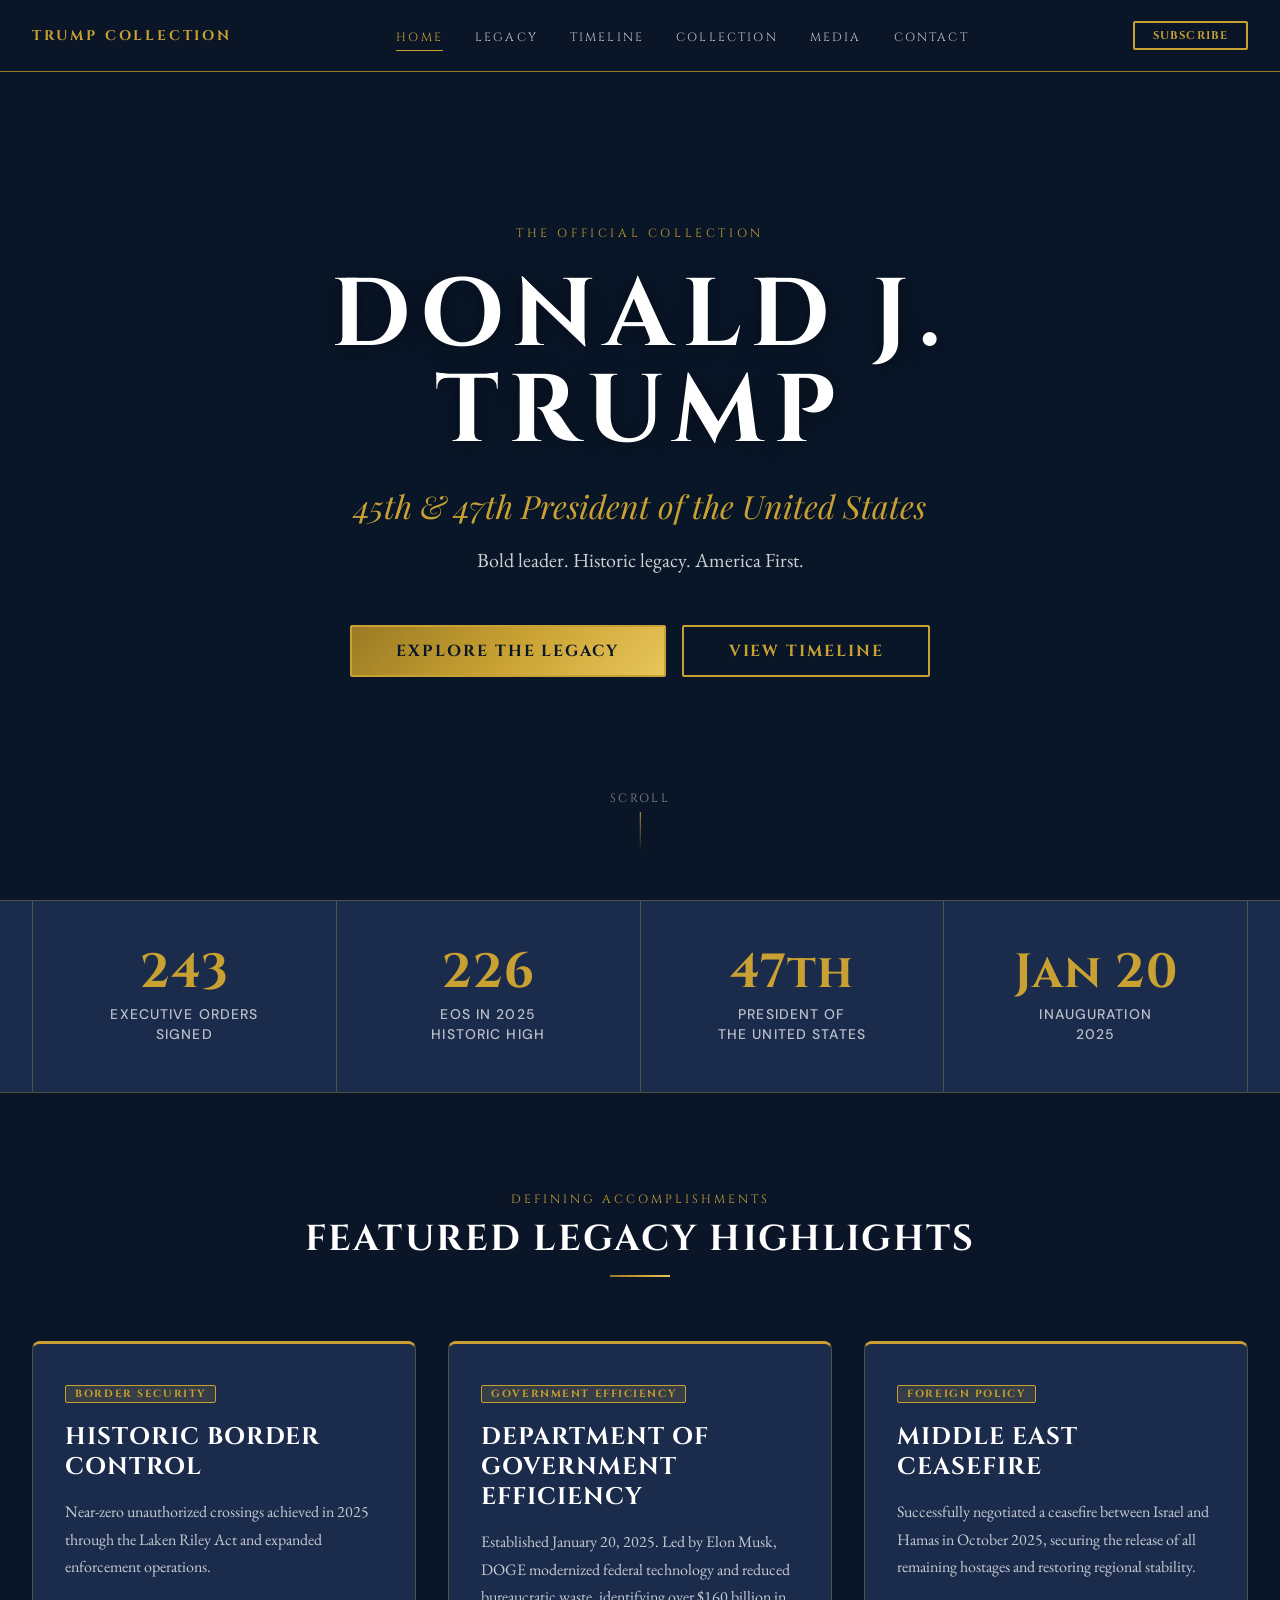
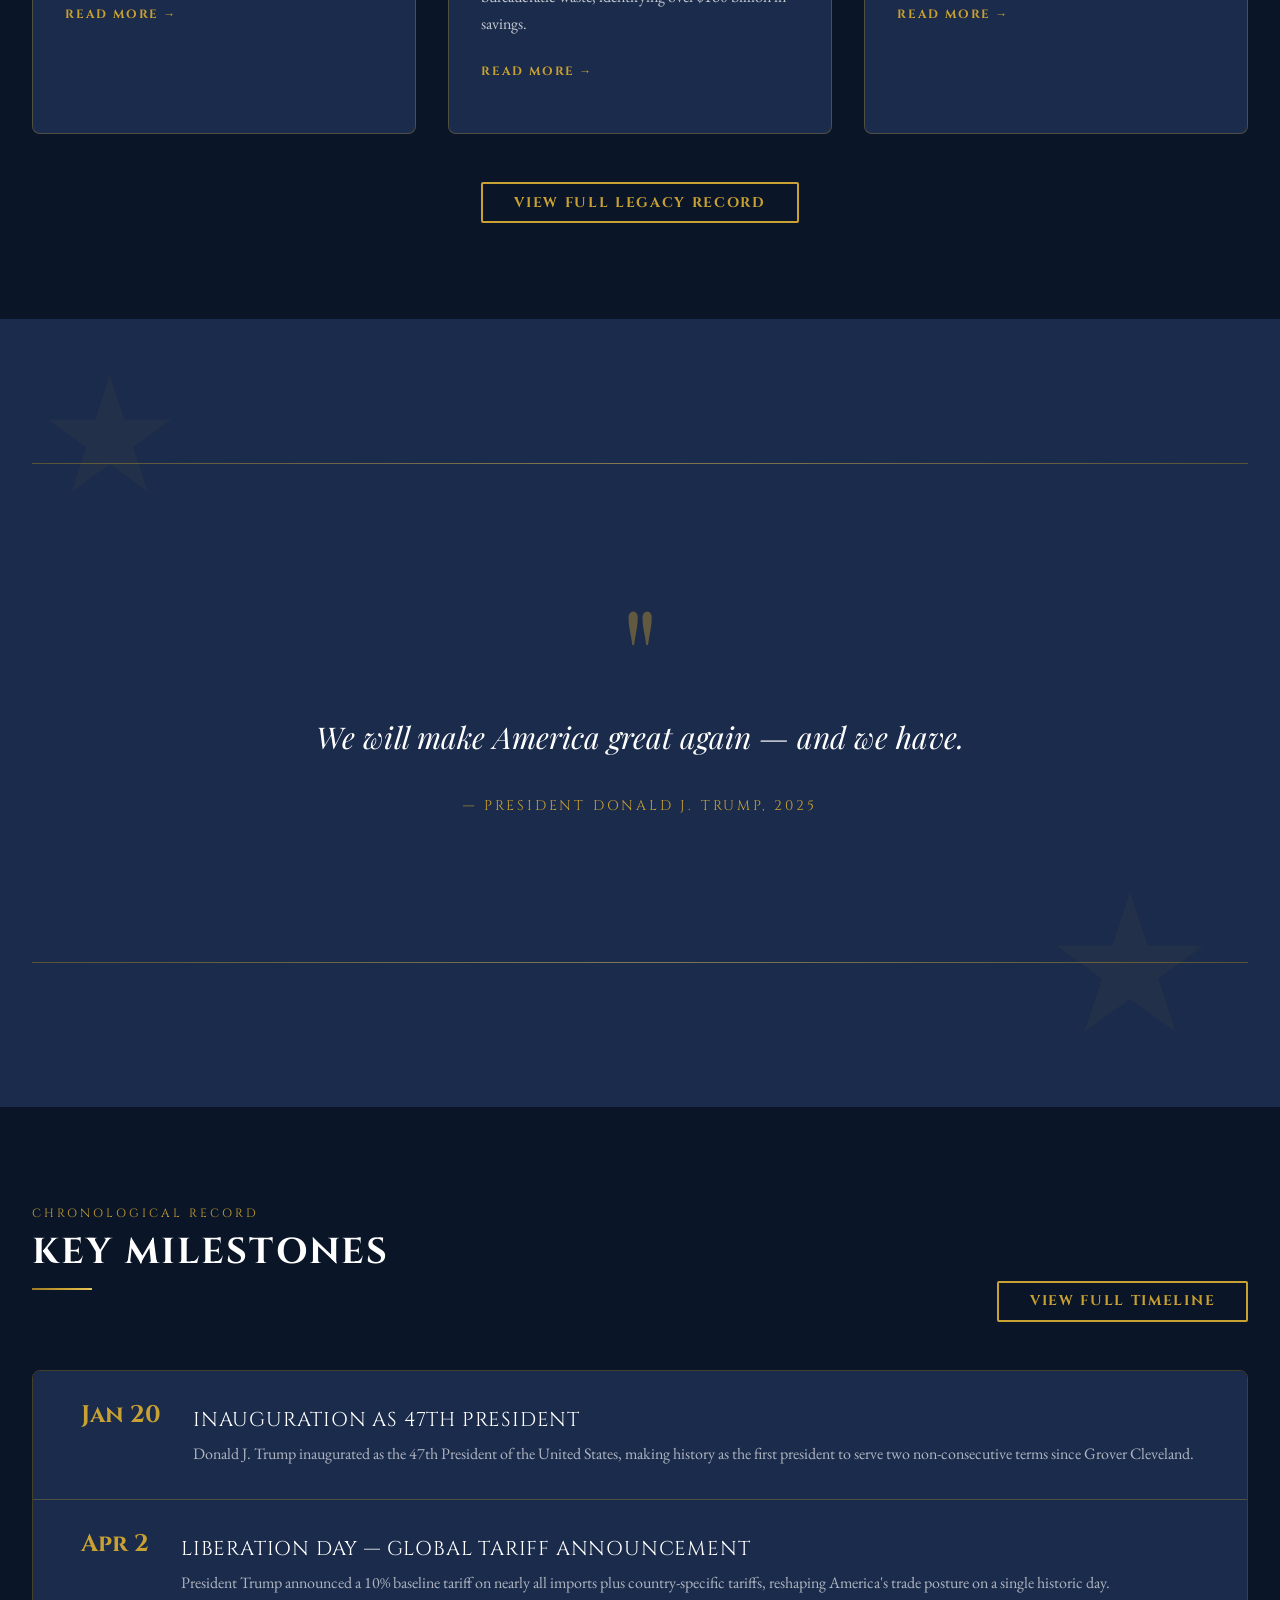
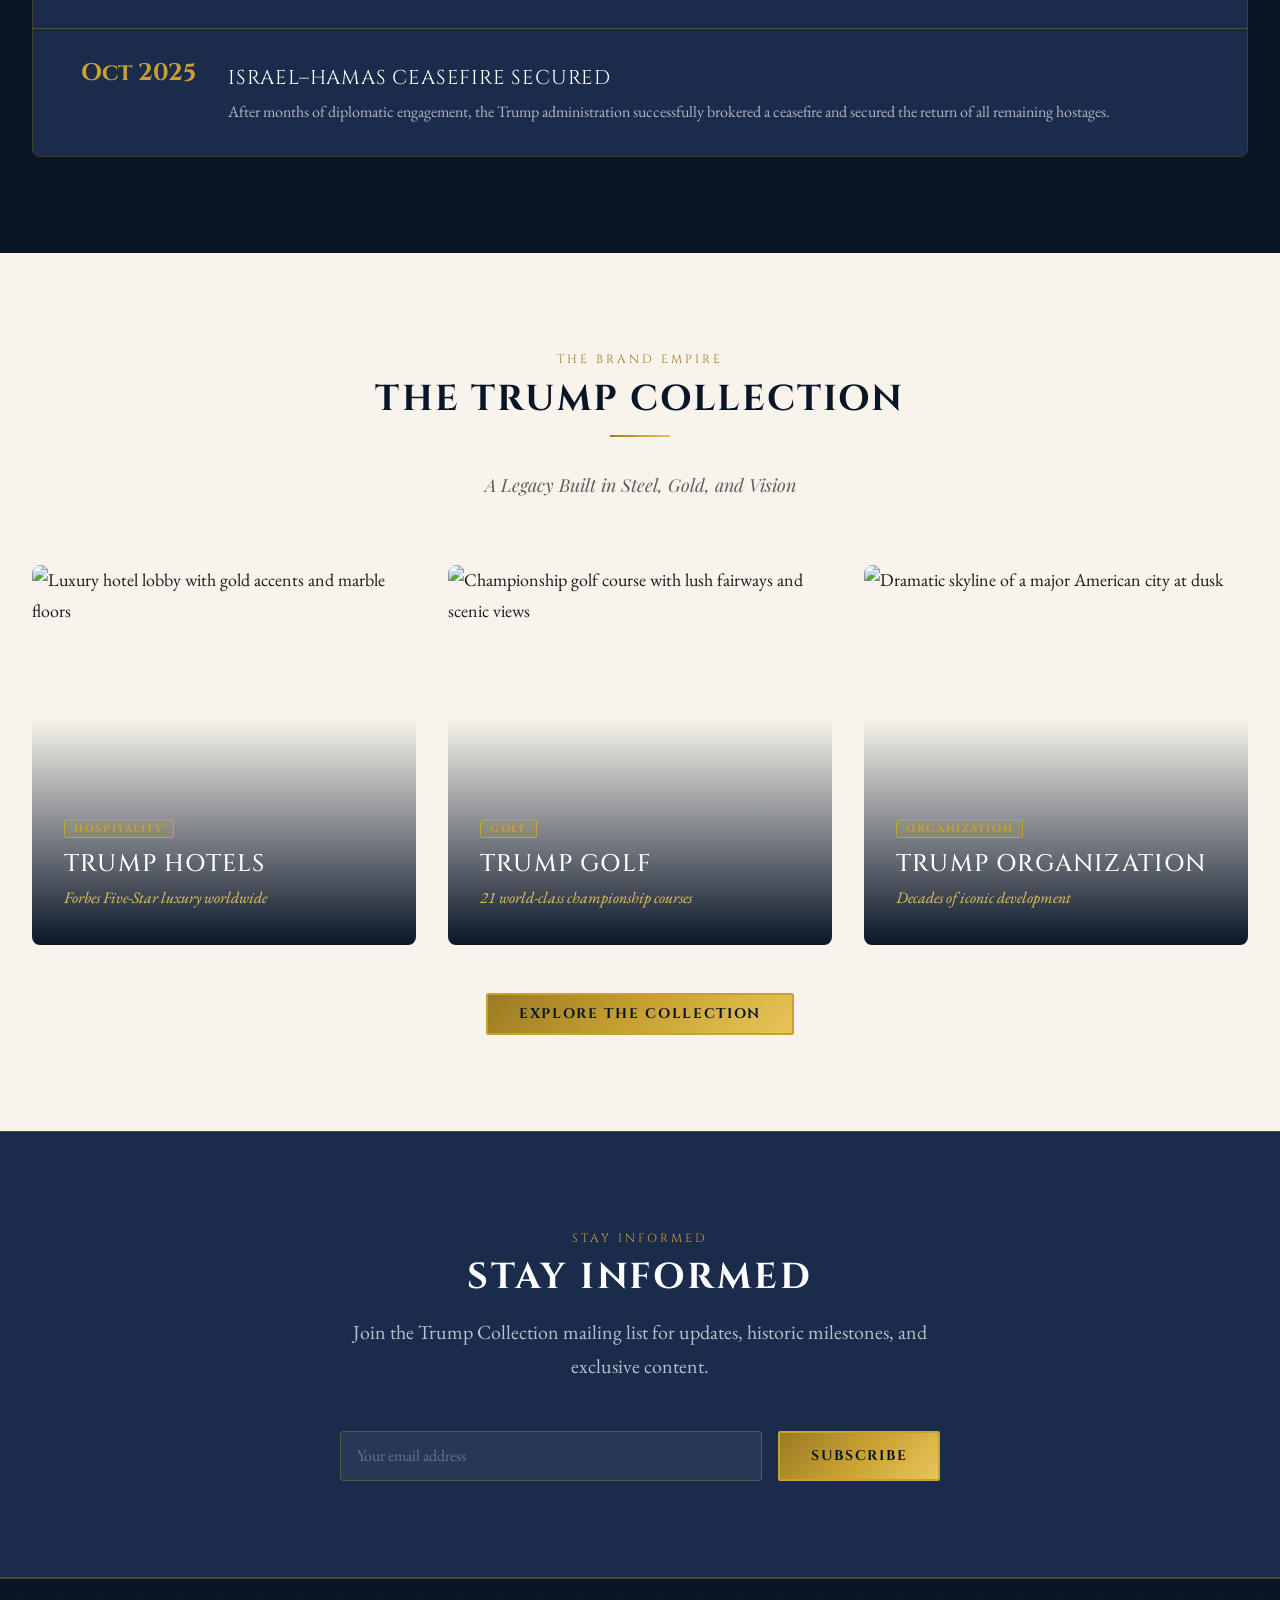
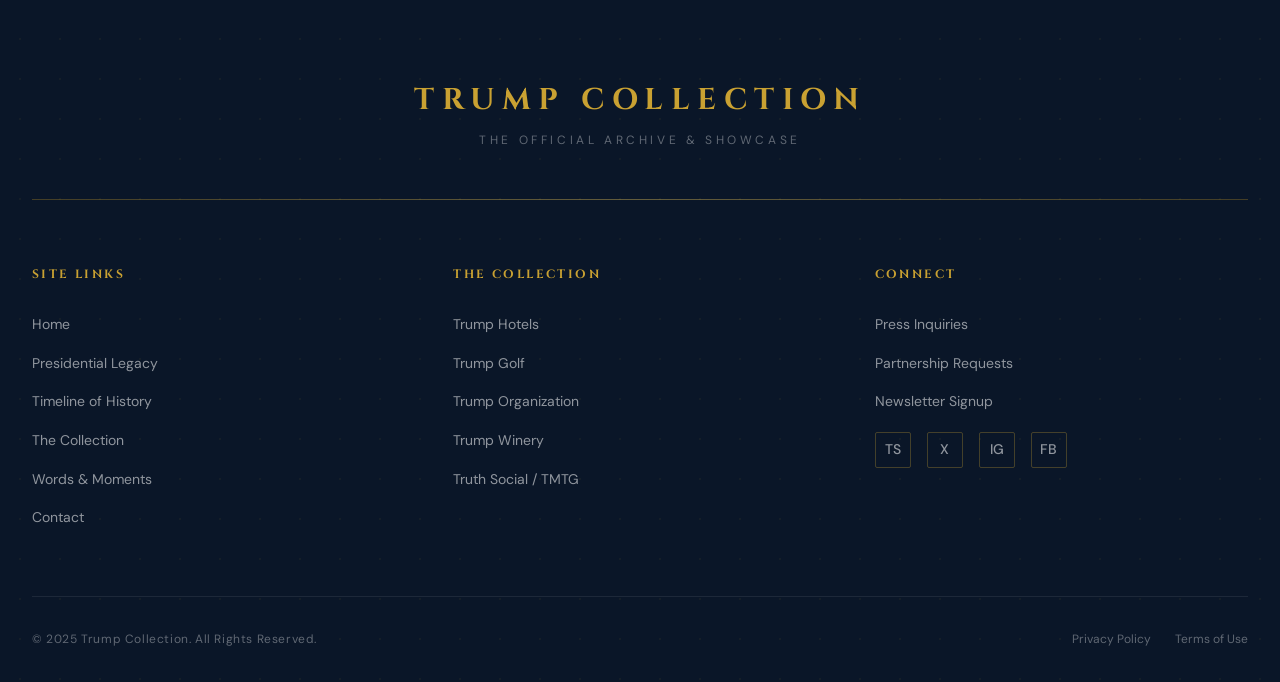
==== index.html @ 8da94bfa "Initial commit — Trump Collection complete website Full multi-page static site: homepage, legacy, ti" ====
<!DOCTYPE html>
<html lang="en">
<head>
  <meta charset="UTF-8" />
  <meta name="viewport" content="width=device-width, initial-scale=1.0" />
  <meta name="description" content="Trump Collection — Official archive and showcase documenting President Donald J. Trump's legacy, accomplishments, and the Trump brand." />
  <title>Trump Collection — Donald J. Trump | 45th &amp; 47th President</title>

  <!-- Google Fonts -->
  <link rel="preconnect" href="https://fonts.googleapis.com" />
  <link rel="preconnect" href="https://fonts.gstatic.com" crossorigin />
  <link href="https://fonts.googleapis.com/css2?family=Cinzel:wght@400;700&family=Playfair+Display:ital,wght@0,400;0,700;1,400&family=EB+Garamond:ital,wght@0,400;0,500;1,400&family=DM+Sans:wght@400;500&display=swap" rel="stylesheet" />

  <!-- CSS -->
  <link rel="stylesheet" href="css/variables.css" />
  <link rel="stylesheet" href="css/base.css" />
  <link rel="stylesheet" href="css/components.css" />
  <link rel="stylesheet" href="css/layout.css" />
  <link rel="stylesheet" href="css/pages/home.css" />
</head>
<body>

<!-- ════════════════════════════════════════════════════════════
     NAVIGATION
     ════════════════════════════════════════════════════════════ -->
<nav class="nav" role="navigation" aria-label="Main navigation">
  <div class="nav-inner">
    <a href="index.html" class="nav-wordmark" aria-label="Trump Collection — Home">TRUMP COLLECTION</a>

    <ul class="nav-links" role="list">
      <li><a href="index.html"              class="nav-link">Home</a></li>
      <li><a href="pages/legacy.html"       class="nav-link">Legacy</a></li>
      <li><a href="pages/timeline.html"     class="nav-link">Timeline</a></li>
      <li><a href="pages/collection.html"   class="nav-link">Collection</a></li>
      <li><a href="pages/media.html"        class="nav-link">Media</a></li>
      <li><a href="pages/contact.html"      class="nav-link">Contact</a></li>
    </ul>

    <a href="pages/contact.html" class="btn btn-outline btn-sm nav-cta">Subscribe</a>

    <button class="nav-hamburger" aria-label="Open menu" aria-expanded="false" aria-controls="mobile-menu">
      <span class="bar"></span>
      <span class="bar"></span>
      <span class="bar"></span>
    </button>
  </div>
</nav>

<!-- Mobile Overlay -->
<div class="nav-mobile-overlay" id="mobile-menu" role="dialog" aria-label="Mobile navigation">
  <nav>
    <ul style="display:flex;flex-direction:column;align-items:center;gap:2rem;list-style:none;" role="list">
      <li><a href="index.html"            class="mobile-nav-link">Home</a></li>
      <li><a href="pages/legacy.html"     class="mobile-nav-link">Legacy</a></li>
      <li><a href="pages/timeline.html"   class="mobile-nav-link">Timeline</a></li>
      <li><a href="pages/collection.html" class="mobile-nav-link">Collection</a></li>
      <li><a href="pages/media.html"      class="mobile-nav-link">Media</a></li>
      <li><a href="pages/contact.html"    class="mobile-nav-link">Contact</a></li>
    </ul>
    <div class="mobile-subscribe" style="margin-top:2.5rem;text-align:center;">
      <a href="pages/contact.html" class="btn btn-outline">Subscribe</a>
    </div>
  </nav>
</div>

<!-- ════════════════════════════════════════════════════════════
     HERO
     ════════════════════════════════════════════════════════════ -->
<main>
<section class="hero-full" aria-label="Hero">
  <div class="hero-bg">
    <img src="https://images.unsplash.com/photo-1541872703-74c5e44368f9?w=1920&auto=format&fit=crop&q=80"
         alt="American flag waving against a dramatic sky" />
  </div>
  <div class="hero-overlay"></div>
  <div class="hero-gradient"></div>

  <!-- Falling stars -->
  <div class="hero-stars" aria-hidden="true">
    <span class="star-particle">★</span>
    <span class="star-particle">★</span>
    <span class="star-particle">★</span>
    <span class="star-particle">★</span>
    <span class="star-particle">★</span>
    <span class="star-particle">★</span>
    <span class="star-particle">★</span>
    <span class="star-particle">★</span>
    <span class="star-particle">★</span>
    <span class="star-particle">★</span>
  </div>

  <div class="hero-content">
    <span class="hero-eyebrow">The Official Collection</span>
    <h1 class="hero-title">Donald J. Trump</h1>
    <p class="hero-subtitle">45th &amp; 47th President of the United States</p>
    <p class="hero-description">Bold leader. Historic legacy. America First.</p>
    <div class="hero-cta-group">
      <a href="pages/legacy.html" class="btn btn-primary btn-lg">Explore the Legacy</a>
      <a href="pages/timeline.html" class="btn btn-outline btn-lg">View Timeline</a>
    </div>
  </div>

  <div class="scroll-indicator" aria-hidden="true">
    <span class="scroll-text">Scroll</span>
    <div class="scroll-arrow"></div>
  </div>
</section>

<!-- ════════════════════════════════════════════════════════════
     STATS BAR
     ════════════════════════════════════════════════════════════ -->
<section class="stats-bar" aria-label="Key statistics">
  <div class="container">
    <div class="grid-stats reveal-stagger">
      <div class="stat-tile">
        <span class="stat-number">243</span>
        <span class="stat-label">Executive Orders<br>Signed</span>
      </div>
      <div class="stat-tile">
        <span class="stat-number">226</span>
        <span class="stat-label">EOs in 2025<br>Historic High</span>
      </div>
      <div class="stat-tile">
        <span class="stat-number">47th</span>
        <span class="stat-label">President of<br>the United States</span>
      </div>
      <div class="stat-tile">
        <span class="stat-number">Jan 20</span>
        <span class="stat-label">Inauguration<br>2025</span>
      </div>
    </div>
  </div>
</section>

<!-- ════════════════════════════════════════════════════════════
     FEATURED LEGACY HIGHLIGHTS
     ════════════════════════════════════════════════════════════ -->
<section class="section section-dark" aria-labelledby="legacy-heading">
  <div class="container">
    <div class="legacy-cards-header reveal">
      <span class="section-eyebrow">Defining Accomplishments</span>
      <h2 class="section-title centered" id="legacy-heading">Featured Legacy Highlights</h2>
    </div>

    <div class="grid-3 reveal-stagger">
      <!-- Card 1 -->
      <article class="card card-dark">
        <div class="card-body">
          <div class="card-category">
            <span class="badge badge-gold">Border Security</span>
          </div>
          <h3 class="card-title">Historic Border Control</h3>
          <p class="card-text">Near-zero unauthorized crossings achieved in 2025 through the Laken Riley Act and expanded enforcement operations.</p>
          <a href="pages/legacy.html#border" class="card-link">Read More</a>
        </div>
      </article>

      <!-- Card 2 -->
      <article class="card card-dark">
        <div class="card-body">
          <div class="card-category">
            <span class="badge badge-gold">Government Efficiency</span>
          </div>
          <h3 class="card-title">Department of Government Efficiency</h3>
          <p class="card-text">Established January 20, 2025. Led by Elon Musk, DOGE modernized federal technology and reduced bureaucratic waste, identifying over $160 billion in savings.</p>
          <a href="pages/legacy.html#doge" class="card-link">Read More</a>
        </div>
      </article>

      <!-- Card 3 -->
      <article class="card card-dark">
        <div class="card-body">
          <div class="card-category">
            <span class="badge badge-gold">Foreign Policy</span>
          </div>
          <h3 class="card-title">Middle East Ceasefire</h3>
          <p class="card-text">Successfully negotiated a ceasefire between Israel and Hamas in October 2025, securing the release of all remaining hostages and restoring regional stability.</p>
          <a href="pages/legacy.html#foreign" class="card-link">Read More</a>
        </div>
      </article>
    </div>

    <div class="text-center" style="margin-top:3rem;">
      <a href="pages/legacy.html" class="btn btn-outline">View Full Legacy Record</a>
    </div>
  </div>
</section>

<!-- ════════════════════════════════════════════════════════════
     QUOTE BLOCK
     ════════════════════════════════════════════════════════════ -->
<section class="home-quote-section section" aria-label="Presidential quote">
  <div class="container">
    <span class="gold-rule" aria-hidden="true"></span>
    <div class="quote-block reveal">
      <span class="quote-mark" aria-hidden="true">"</span>
      <blockquote>
        We will make America great again — and we have.
      </blockquote>
      <p class="quote-attribution">— President Donald J. Trump, 2025</p>
    </div>
    <span class="gold-rule" aria-hidden="true"></span>
  </div>
</section>

<!-- ════════════════════════════════════════════════════════════
     TIMELINE PREVIEW
     ════════════════════════════════════════════════════════════ -->
<section class="section section-dark" aria-labelledby="timeline-preview-heading">
  <div class="container">
    <div class="timeline-preview-header reveal">
      <div>
        <span class="section-eyebrow">Chronological Record</span>
        <h2 class="section-title" id="timeline-preview-heading">Key Milestones</h2>
      </div>
      <a href="pages/timeline.html" class="btn btn-outline">View Full Timeline</a>
    </div>

    <div class="timeline-preview-list reveal">
      <div class="milestone-mini">
        <div class="mm-year">Jan 20</div>
        <div class="mm-content">
          <div class="mm-title">Inauguration as 47th President</div>
          <div class="mm-desc">Donald J. Trump inaugurated as the 47th President of the United States, making history as the first president to serve two non-consecutive terms since Grover Cleveland.</div>
        </div>
      </div>
      <div class="milestone-mini">
        <div class="mm-year">Apr 2</div>
        <div class="mm-content">
          <div class="mm-title">Liberation Day — Global Tariff Announcement</div>
          <div class="mm-desc">President Trump announced a 10% baseline tariff on nearly all imports plus country-specific tariffs, reshaping America's trade posture on a single historic day.</div>
        </div>
      </div>
      <div class="milestone-mini">
        <div class="mm-year">Oct 2025</div>
        <div class="mm-content">
          <div class="mm-title">Israel–Hamas Ceasefire Secured</div>
          <div class="mm-desc">After months of diplomatic engagement, the Trump administration successfully brokered a ceasefire and secured the return of all remaining hostages.</div>
        </div>
      </div>
    </div>
  </div>
</section>

<!-- ════════════════════════════════════════════════════════════
     COLLECTION PREVIEW
     ════════════════════════════════════════════════════════════ -->
<section class="section section-light collection-preview-section" aria-labelledby="collection-preview-heading">
  <div class="container">
    <div class="collection-preview-header reveal">
      <span class="section-eyebrow">The Brand Empire</span>
      <h2 class="section-title centered" id="collection-preview-heading">The Trump Collection</h2>
      <p style="font-family:var(--font-headline);font-style:italic;color:var(--color-text-muted);font-size:1.125rem;max-width:600px;margin:0 auto;">A Legacy Built in Steel, Gold, and Vision</p>
    </div>

    <div class="grid-3 reveal-stagger">
      <article class="feature-card collection-card">
        <img src="https://images.unsplash.com/photo-1566073771259-6a8506099945?w=800&auto=format&fit=crop&q=80"
             alt="Luxury hotel lobby with gold accents and marble floors" />
        <div class="fc-overlay"></div>
        <div class="fc-content">
          <span class="badge badge-gold">Hospitality</span>
          <h3 class="fc-title">Trump Hotels</h3>
          <p class="fc-tagline">Forbes Five-Star luxury worldwide</p>
        </div>
      </article>

      <article class="feature-card collection-card">
        <img src="https://images.unsplash.com/photo-1587174486073-ae5e5cff23aa?w=800&auto=format&fit=crop&q=80"
             alt="Championship golf course with lush fairways and scenic views" />
        <div class="fc-overlay"></div>
        <div class="fc-content">
          <span class="badge badge-gold">Golf</span>
          <h3 class="fc-title">Trump Golf</h3>
          <p class="fc-tagline">21 world-class championship courses</p>
        </div>
      </article>

      <article class="feature-card collection-card">
        <img src="https://images.unsplash.com/photo-1486325212027-8081e485255e?w=800&auto=format&fit=crop&q=80"
             alt="Dramatic skyline of a major American city at dusk" />
        <div class="fc-overlay"></div>
        <div class="fc-content">
          <span class="badge badge-gold">Organization</span>
          <h3 class="fc-title">Trump Organization</h3>
          <p class="fc-tagline">Decades of iconic development</p>
        </div>
      </article>
    </div>

    <div class="text-center" style="margin-top:3rem;">
      <a href="pages/collection.html" class="btn btn-primary">Explore the Collection</a>
    </div>
  </div>
</section>

<!-- ════════════════════════════════════════════════════════════
     NEWSLETTER
     ════════════════════════════════════════════════════════════ -->
<section class="newsletter-section section" aria-labelledby="newsletter-heading">
  <div class="container">
    <div class="newsletter-inner reveal">
      <span class="section-eyebrow">Stay Informed</span>
      <h2 class="newsletter-title" id="newsletter-heading">Stay Informed</h2>
      <p class="newsletter-subtitle">Join the Trump Collection mailing list for updates, historic milestones, and exclusive content.</p>
      <form class="newsletter-form" novalidate aria-label="Newsletter signup">
        <input
          class="form-input"
          type="email"
          placeholder="Your email address"
          aria-label="Email address"
          required
        />
        <button type="submit" class="btn btn-primary">Subscribe</button>
      </form>
    </div>
  </div>
</section>
</main>

<!-- ════════════════════════════════════════════════════════════
     FOOTER
     ════════════════════════════════════════════════════════════ -->
<footer class="footer" role="contentinfo">
  <div class="container footer-inner">
    <div class="footer-wordmark">
      <div class="footer-wordmark-text">TRUMP COLLECTION</div>
      <div class="footer-wordmark-sub">The Official Archive &amp; Showcase</div>
    </div>

    <div class="footer-rule"></div>

    <div class="footer-columns">
      <div class="footer-col">
        <div class="footer-col-title">Site Links</div>
        <ul role="list">
          <li><a href="index.html">Home</a></li>
          <li><a href="pages/legacy.html">Presidential Legacy</a></li>
          <li><a href="pages/timeline.html">Timeline of History</a></li>
          <li><a href="pages/collection.html">The Collection</a></li>
          <li><a href="pages/media.html">Words &amp; Moments</a></li>
          <li><a href="pages/contact.html">Contact</a></li>
        </ul>
      </div>

      <div class="footer-col">
        <div class="footer-col-title">The Collection</div>
        <ul role="list">
          <li><a href="pages/collection.html#hotels">Trump Hotels</a></li>
          <li><a href="pages/collection.html#golf">Trump Golf</a></li>
          <li><a href="pages/collection.html#organization">Trump Organization</a></li>
          <li><a href="pages/collection.html#winery">Trump Winery</a></li>
          <li><a href="pages/collection.html#tmtg">Truth Social / TMTG</a></li>
        </ul>
      </div>

      <div class="footer-col">
        <div class="footer-col-title">Connect</div>
        <ul role="list">
          <li><a href="pages/contact.html">Press Inquiries</a></li>
          <li><a href="pages/contact.html">Partnership Requests</a></li>
          <li><a href="pages/contact.html">Newsletter Signup</a></li>
        </ul>
        <div class="social-links" style="margin-top:1rem;">
          <a href="#" class="social-link" aria-label="Truth Social">TS</a>
          <a href="#" class="social-link" aria-label="X / Twitter">X</a>
          <a href="#" class="social-link" aria-label="Instagram">IG</a>
          <a href="#" class="social-link" aria-label="Facebook">FB</a>
        </div>
      </div>
    </div>

    <div class="footer-bottom">
      <p class="footer-copyright">© 2025 Trump Collection. All Rights Reserved.</p>
      <div class="footer-legal-links">
        <a href="#">Privacy Policy</a>
        <a href="#">Terms of Use</a>
      </div>
    </div>
  </div>
</footer>

<!-- JS -->
<script src="js/main.js"></script>
</body>
</html>
---- css/variables.css ----
/* ============================================================
   variables.css — Trump Collection Design System Tokens
   ============================================================ */

:root {

  /* ── Colors ─────────────────────────────────────────────── */
  --color-gold:        #C9A132;
  --color-gold-light:  #E8C55A;
  --color-gold-dark:   #9A7A24;
  --color-navy:        #0A1628;
  --color-navy-mid:    #1B2B4B;
  --color-navy-light:  #243555;
  --color-red:         #B22234;
  --color-white:       #FFFFFF;
  --color-off-white:   #F8F4EC;
  --color-text:        #1A1A1A;
  --color-text-muted:  #5C5C5C;
  --color-border:      rgba(201, 161, 50, 0.3);
  --color-overlay:     rgba(10, 22, 40, 0.78);
  --color-gold-alpha:  rgba(201, 161, 50, 0.15);

  /* ── Typography ─────────────────────────────────────────── */
  --font-display:  'Cinzel', 'Trajan Pro', Georgia, serif;
  --font-headline: 'Playfair Display', Georgia, serif;
  --font-body:     'EB Garamond', Georgia, serif;
  --font-ui:       'DM Sans', system-ui, sans-serif;

  /* ── Type Scale ─────────────────────────────────────────── */
  --text-xs:   0.75rem;    /* 12px */
  --text-sm:   0.875rem;   /* 14px */
  --text-base: 1rem;       /* 16px */
  --text-md:   1.125rem;   /* 18px */
  --text-lg:   1.25rem;    /* 20px */
  --text-xl:   1.5rem;     /* 24px */
  --text-2xl:  1.875rem;   /* 30px */
  --text-3xl:  2.25rem;    /* 36px */
  --text-4xl:  3rem;       /* 48px */
  --text-5xl:  3.75rem;    /* 60px */
  --text-6xl:  4.5rem;     /* 72px */

  /* ── Spacing Scale ──────────────────────────────────────── */
  --space-xs:   0.25rem;   /* 4px  */
  --space-sm:   0.5rem;    /* 8px  */
  --space-md:   1rem;      /* 16px */
  --space-lg:   1.5rem;    /* 24px */
  --space-xl:   2rem;      /* 32px */
  --space-2xl:  3rem;      /* 48px */
  --space-3xl:  4rem;      /* 64px */
  --space-4xl:  6rem;      /* 96px */
  --space-5xl:  8rem;      /* 128px */
  --space-xxl:  10rem;     /* 160px */

  /* ── Border Radius ──────────────────────────────────────── */
  --radius-sm:  2px;
  --radius-md:  4px;
  --radius-lg:  8px;
  --radius-xl:  12px;
  --radius-full: 9999px;

  /* ── Shadows ────────────────────────────────────────────── */
  --shadow-sm:   0 1px 3px rgba(0,0,0,0.4);
  --shadow-md:   0 4px 16px rgba(0,0,0,0.35);
  --shadow-lg:   0 8px 32px rgba(0,0,0,0.4);
  --shadow-gold: 0 0 20px rgba(201, 161, 50, 0.25);
  --shadow-card: 0 4px 24px rgba(0,0,0,0.3);

  /* ── Transitions ────────────────────────────────────────── */
  --transition-fast:   150ms ease;
  --transition-base:   300ms ease;
  --transition-slow:   500ms ease;
  --transition-spring: 400ms cubic-bezier(0.34, 1.56, 0.64, 1);

  /* ── Z-Index Layers ─────────────────────────────────────── */
  --z-base:     1;
  --z-raised:   10;
  --z-dropdown: 100;
  --z-sticky:   200;
  --z-overlay:  300;
  --z-modal:    400;
  --z-toast:    500;

  /* ── Layout ─────────────────────────────────────────────── */
  --container-max:  1280px;
  --container-wide: 1440px;
  --nav-height:     72px;
  --section-pad:    var(--space-4xl);

  /* ── Gold Gradient ──────────────────────────────────────── */
  --gradient-gold: linear-gradient(135deg, var(--color-gold-dark) 0%, var(--color-gold) 50%, var(--color-gold-light) 100%);
  --gradient-gold-h: linear-gradient(90deg, var(--color-gold-dark) 0%, var(--color-gold-light) 50%, var(--color-gold-dark) 100%);
  --gradient-navy: linear-gradient(180deg, var(--color-navy) 0%, var(--color-navy-mid) 100%);
  --gradient-hero: linear-gradient(180deg, rgba(10,22,40,0.5) 0%, rgba(10,22,40,0.85) 100%);
}
---- css/base.css ----
/* ============================================================
   base.css — Reset, Typography & Global Foundations
   ============================================================ */

/* ── Reset & Box Model ──────────────────────────────────────── */
*,
*::before,
*::after {
  box-sizing: border-box;
  margin: 0;
  padding: 0;
}

html {
  scroll-behavior: smooth;
  font-size: 16px;
  -webkit-text-size-adjust: 100%;
}

body {
  font-family: var(--font-body);
  font-size: var(--text-md);
  color: var(--color-text);
  background-color: var(--color-navy);
  line-height: 1.7;
  -webkit-font-smoothing: antialiased;
  -moz-osx-font-smoothing: grayscale;
  overflow-x: hidden;
}

/* ── Images & Media ─────────────────────────────────────────── */
img,
video {
  max-width: 100%;
  height: auto;
  display: block;
}

/* ── Lists ──────────────────────────────────────────────────── */
ul,
ol {
  list-style: none;
}

/* ── Links ──────────────────────────────────────────────────── */
a {
  color: var(--color-gold);
  text-decoration: none;
  transition: color var(--transition-fast);
}

a:hover {
  color: var(--color-gold-light);
}

a:focus-visible {
  outline: 2px solid var(--color-gold);
  outline-offset: 3px;
  border-radius: var(--radius-sm);
}

/* ── Heading Hierarchy ──────────────────────────────────────── */
h1 {
  font-family: var(--font-display);
  font-weight: 700;
  font-size: var(--text-5xl);
  line-height: 1.1;
  letter-spacing: 0.04em;
  color: var(--color-white);
}

h2 {
  font-family: var(--font-headline);
  font-weight: 700;
  font-size: var(--text-3xl);
  line-height: 1.2;
  color: var(--color-white);
}

h3 {
  font-family: var(--font-ui);
  font-weight: 500;
  font-size: var(--text-xl);
  line-height: 1.3;
  color: var(--color-text);
}

h4, h5, h6 {
  font-family: var(--font-ui);
  font-weight: 500;
  line-height: 1.4;
  color: var(--color-text);
}

h4 { font-size: var(--text-lg); }
h5 { font-size: var(--text-base); }
h6 { font-size: var(--text-sm); }

/* ── Paragraphs ─────────────────────────────────────────────── */
p {
  font-family: var(--font-body);
  font-size: var(--text-md);
  line-height: 1.8;
  color: inherit;
}

p + p {
  margin-top: var(--space-md);
}

/* ── Strong & Em ────────────────────────────────────────────── */
strong {
  font-weight: 700;
}

em {
  font-style: italic;
}

/* ── Selection ──────────────────────────────────────────────── */
::selection {
  background-color: var(--color-gold);
  color: var(--color-navy);
}

/* ── Focus Styles ───────────────────────────────────────────── */
:focus-visible {
  outline: 2px solid var(--color-gold);
  outline-offset: 3px;
}

/* ── Horizontal Rule ────────────────────────────────────────── */
hr {
  border: none;
  height: 1px;
  background: var(--gradient-gold-h);
  opacity: 0.6;
  margin: var(--space-2xl) 0;
}

/* ── Blockquote ─────────────────────────────────────────────── */
blockquote {
  font-family: var(--font-headline);
  font-style: italic;
  font-size: var(--text-xl);
  line-height: 1.6;
  color: var(--color-white);
  border-left: 3px solid var(--color-gold);
  padding-left: var(--space-xl);
}

/* ── Form Base ──────────────────────────────────────────────── */
input,
textarea,
select,
button {
  font-family: var(--font-ui);
  font-size: var(--text-base);
  line-height: 1.5;
}

input,
textarea,
select {
  width: 100%;
  background: transparent;
  color: inherit;
}

/* ── Tables ─────────────────────────────────────────────────── */
table {
  border-collapse: collapse;
  width: 100%;
}

/* ── Section Divider ────────────────────────────────────────── */
.gold-rule {
  display: block;
  width: 100%;
  height: 1px;
  background: var(--gradient-gold-h);
  opacity: 0.5;
  margin: var(--space-2xl) auto;
}

.gold-rule--short {
  width: 80px;
  height: 2px;
  opacity: 1;
  margin: var(--space-md) auto;
}

/* ── Body on Light Sections ─────────────────────────────────── */
.section-light h3,
.section-light h4,
.section-light h5 {
  color: var(--color-navy);
}

.section-light p {
  color: var(--color-text);
}

.section-light h2 {
  color: var(--color-navy);
}

/* ── Utility ────────────────────────────────────────────────── */
.visually-hidden {
  position: absolute;
  width: 1px;
  height: 1px;
  padding: 0;
  margin: -1px;
  overflow: hidden;
  clip: rect(0, 0, 0, 0);
  white-space: nowrap;
  border: 0;
}

.text-center { text-align: center; }
.text-gold   { color: var(--color-gold); }
.text-white  { color: var(--color-white); }
.text-navy   { color: var(--color-navy); }

.mt-sm  { margin-top: var(--space-sm); }
.mt-md  { margin-top: var(--space-md); }
.mt-lg  { margin-top: var(--space-lg); }
.mt-xl  { margin-top: var(--space-xl); }
.mt-2xl { margin-top: var(--space-2xl); }
---- css/components.css ----
/* ============================================================
   components.css — Reusable UI Components
   ============================================================ */

/* ── Buttons ─────────────────────────────────────────────────── */
.btn {
  display: inline-flex;
  align-items: center;
  justify-content: center;
  gap: var(--space-sm);
  font-family: var(--font-display);
  font-weight: 700;
  font-size: var(--text-sm);
  letter-spacing: 0.12em;
  text-transform: uppercase;
  padding: 0.85em 2.2em;
  border-radius: var(--radius-sm);
  border: 2px solid transparent;
  cursor: pointer;
  transition: all var(--transition-base);
  white-space: nowrap;
  text-decoration: none;
  line-height: 1;
}

.btn-primary {
  background: var(--gradient-gold);
  color: var(--color-navy);
  border-color: var(--color-gold);
}

.btn-primary:hover {
  background: linear-gradient(135deg, var(--color-gold) 0%, var(--color-gold-light) 100%);
  color: var(--color-navy);
  box-shadow: var(--shadow-gold);
  transform: translateY(-1px);
}

.btn-outline {
  background: transparent;
  color: var(--color-gold);
  border-color: var(--color-gold);
}

.btn-outline:hover {
  background: var(--color-gold-alpha);
  color: var(--color-gold-light);
  border-color: var(--color-gold-light);
  transform: translateY(-1px);
}

.btn-outline-white {
  background: transparent;
  color: var(--color-white);
  border-color: var(--color-white);
}

.btn-outline-white:hover {
  background: rgba(255,255,255,0.1);
  color: var(--color-white);
  transform: translateY(-1px);
}

.btn-sm {
  font-size: 0.7rem;
  padding: 0.65em 1.6em;
  letter-spacing: 0.1em;
}

.btn-lg {
  font-size: var(--text-base);
  padding: 1em 2.8em;
}

/* ── Section Eyebrow ─────────────────────────────────────────── */
.section-eyebrow {
  display: block;
  font-family: var(--font-display);
  font-weight: 400;
  font-size: var(--text-xs);
  letter-spacing: 0.25em;
  text-transform: uppercase;
  color: var(--color-gold);
  margin-bottom: var(--space-sm);
}

/* ── Section Title ───────────────────────────────────────────── */
.section-title {
  font-family: var(--font-display);
  font-weight: 700;
  font-size: var(--text-3xl);
  letter-spacing: 0.06em;
  text-transform: uppercase;
  color: var(--color-white);
  position: relative;
  padding-bottom: var(--space-md);
  margin-bottom: var(--space-xl);
}

.section-title::after {
  content: '';
  position: absolute;
  bottom: 0;
  left: 0;
  width: 60px;
  height: 2px;
  background: var(--gradient-gold);
}

.section-title.centered::after {
  left: 50%;
  transform: translateX(-50%);
}

.section-light .section-title {
  color: var(--color-navy);
}

/* ── Badge ───────────────────────────────────────────────────── */
.badge {
  display: inline-block;
  font-family: var(--font-display);
  font-size: 0.65rem;
  font-weight: 700;
  letter-spacing: 0.15em;
  text-transform: uppercase;
  padding: 0.3em 0.9em;
  border-radius: var(--radius-sm);
  line-height: 1;
}

.badge-gold {
  background: var(--color-gold-alpha);
  color: var(--color-gold);
  border: 1px solid var(--color-gold);
}

.badge-navy {
  background: var(--color-navy);
  color: var(--color-gold);
  border: 1px solid var(--color-gold-dark);
}

.badge-red {
  background: rgba(178, 34, 52, 0.15);
  color: #e05a6f;
  border: 1px solid rgba(178, 34, 52, 0.5);
}

.badge-white {
  background: rgba(255,255,255,0.1);
  color: var(--color-white);
  border: 1px solid rgba(255,255,255,0.3);
}

/* ── Cards ───────────────────────────────────────────────────── */
.card {
  border-radius: var(--radius-lg);
  overflow: hidden;
  transition: transform var(--transition-base), box-shadow var(--transition-base);
}

.card:hover {
  transform: translateY(-4px);
  box-shadow: var(--shadow-lg);
}

.card-dark {
  background: var(--color-navy-mid);
  border: 1px solid var(--color-border);
  border-top: 3px solid var(--color-gold);
}

.card-dark .card-body {
  padding: var(--space-xl) var(--space-xl) var(--space-2xl);
}

.card-dark .card-category {
  margin-bottom: var(--space-md);
}

.card-dark .card-title {
  font-family: var(--font-display);
  font-size: var(--text-xl);
  font-weight: 700;
  letter-spacing: 0.04em;
  text-transform: uppercase;
  color: var(--color-white);
  margin-bottom: var(--space-md);
  line-height: 1.25;
}

.card-dark .card-text {
  font-family: var(--font-body);
  font-size: var(--text-base);
  color: rgba(255,255,255,0.75);
  line-height: 1.7;
}

.card-dark .card-link {
  display: inline-flex;
  align-items: center;
  gap: var(--space-xs);
  margin-top: var(--space-lg);
  font-family: var(--font-display);
  font-size: var(--text-xs);
  font-weight: 700;
  letter-spacing: 0.15em;
  text-transform: uppercase;
  color: var(--color-gold);
  transition: gap var(--transition-fast), color var(--transition-fast);
}

.card-dark .card-link:hover {
  gap: var(--space-sm);
  color: var(--color-gold-light);
}

.card-dark .card-link::after {
  content: '→';
}

.card-light {
  background: var(--color-off-white);
  border: 1px solid rgba(201, 161, 50, 0.2);
  border-top: 3px solid var(--color-gold);
}

.card-light .card-body {
  padding: var(--space-xl);
}

.card-light .card-title {
  font-family: var(--font-display);
  font-size: var(--text-lg);
  font-weight: 700;
  letter-spacing: 0.04em;
  text-transform: uppercase;
  color: var(--color-navy);
  margin-bottom: var(--space-md);
}

.card-light .card-text {
  font-family: var(--font-body);
  color: var(--color-text-muted);
  font-size: var(--text-base);
}

/* Image Card (collection/media) */
.card-image {
  position: relative;
  overflow: hidden;
  border-radius: var(--radius-lg);
  min-height: 280px;
}

.card-image img {
  width: 100%;
  height: 100%;
  object-fit: cover;
  transition: transform var(--transition-slow);
}

.card-image:hover img {
  transform: scale(1.05);
}

.card-image .card-overlay {
  position: absolute;
  inset: 0;
  background: linear-gradient(to top, rgba(10,22,40,0.9) 0%, rgba(10,22,40,0.3) 60%, transparent 100%);
  display: flex;
  flex-direction: column;
  justify-content: flex-end;
  padding: var(--space-xl);
  transition: background var(--transition-base);
}

.card-image:hover .card-overlay {
  background: linear-gradient(to top, rgba(10,22,40,0.95) 0%, rgba(10,22,40,0.6) 60%, rgba(10,22,40,0.2) 100%);
}

.card-image .card-overlay-gold {
  position: absolute;
  inset: 0;
  background: linear-gradient(to top, rgba(201,161,50,0.85) 0%, rgba(201,161,50,0.0) 60%);
  opacity: 0;
  transition: opacity var(--transition-base);
}

.card-image:hover .card-overlay-gold {
  opacity: 0.3;
}

/* ── Stat Tile ───────────────────────────────────────────────── */
.stat-tile {
  display: flex;
  flex-direction: column;
  align-items: center;
  justify-content: center;
  text-align: center;
  padding: var(--space-2xl) var(--space-xl);
  border-right: 1px solid var(--color-border);
}

.stat-tile:last-child {
  border-right: none;
}

.stat-tile .stat-number {
  font-family: var(--font-display);
  font-size: var(--text-4xl);
  font-weight: 700;
  color: var(--color-gold);
  letter-spacing: 0.02em;
  line-height: 1;
  margin-bottom: var(--space-sm);
}

.stat-tile .stat-label {
  font-family: var(--font-ui);
  font-size: var(--text-sm);
  font-weight: 500;
  color: rgba(255,255,255,0.7);
  letter-spacing: 0.08em;
  text-transform: uppercase;
  line-height: 1.4;
}

/* ── Quote Block ─────────────────────────────────────────────── */
.quote-block {
  text-align: center;
  padding: var(--space-4xl) var(--space-2xl);
  position: relative;
}

.quote-block .quote-mark {
  display: block;
  font-family: var(--font-headline);
  font-size: 8rem;
  line-height: 0.7;
  color: var(--color-gold);
  opacity: 0.4;
  margin-bottom: var(--space-md);
  user-select: none;
}

.quote-block blockquote {
  font-family: var(--font-headline);
  font-style: italic;
  font-size: var(--text-2xl);
  color: var(--color-white);
  line-height: 1.55;
  max-width: 900px;
  margin: 0 auto var(--space-xl);
  border: none;
  padding: 0;
}

.quote-block .quote-attribution {
  font-family: var(--font-display);
  font-size: var(--text-sm);
  font-weight: 400;
  letter-spacing: 0.2em;
  text-transform: uppercase;
  color: var(--color-gold);
}

/* ── Quote Card (media page) ─────────────────────────────────── */
.quote-card {
  background: var(--color-navy-mid);
  border: 1px solid var(--color-border);
  border-radius: var(--radius-lg);
  padding: var(--space-2xl) var(--space-xl);
  position: relative;
}

.quote-card .qc-mark {
  font-family: var(--font-headline);
  font-size: 4rem;
  line-height: 0.9;
  color: var(--color-gold);
  opacity: 0.5;
  display: block;
  margin-bottom: var(--space-md);
}

.quote-card blockquote {
  font-family: var(--font-headline);
  font-style: italic;
  font-size: var(--text-lg);
  color: var(--color-white);
  line-height: 1.6;
  border: none;
  padding: 0;
  margin-bottom: var(--space-md);
}

.quote-card .qc-attr {
  font-family: var(--font-ui);
  font-size: var(--text-sm);
  color: var(--color-gold);
  font-weight: 500;
}

.quote-card .qc-occasion {
  display: block;
  font-family: var(--font-ui);
  font-size: var(--text-xs);
  color: rgba(255,255,255,0.5);
  margin-top: var(--space-xs);
  letter-spacing: 0.05em;
}

/* ── Page Hero ───────────────────────────────────────────────── */
.page-hero {
  background: var(--color-navy-mid);
  border-bottom: 1px solid var(--color-border);
  padding: calc(var(--nav-height) + var(--space-3xl)) 0 var(--space-3xl);
  text-align: center;
  position: relative;
  overflow: hidden;
}

.page-hero::before {
  content: '';
  position: absolute;
  inset: 0;
  background: url('https://images.unsplash.com/photo-1569163139599-0f4517e36f51?w=1600&auto=format&fit=crop&q=60') center/cover no-repeat;
  opacity: 0.12;
}

.page-hero .page-hero-content {
  position: relative;
  z-index: 1;
}

.page-hero .page-hero-title {
  font-family: var(--font-display);
  font-size: var(--text-4xl);
  font-weight: 700;
  letter-spacing: 0.08em;
  text-transform: uppercase;
  color: var(--color-white);
  margin-bottom: var(--space-md);
}

.page-hero .breadcrumb {
  display: flex;
  align-items: center;
  justify-content: center;
  gap: var(--space-sm);
  font-family: var(--font-ui);
  font-size: var(--text-sm);
  color: rgba(255,255,255,0.5);
}

.page-hero .breadcrumb a {
  color: var(--color-gold);
}

.page-hero .breadcrumb .sep {
  color: rgba(255,255,255,0.3);
}

/* ── Hero Full ───────────────────────────────────────────────── */
.hero-full {
  position: relative;
  min-height: 100vh;
  display: flex;
  align-items: center;
  justify-content: center;
  overflow: hidden;
}

.hero-full .hero-bg {
  position: absolute;
  inset: 0;
  z-index: 0;
}

.hero-full .hero-bg img {
  width: 100%;
  height: 100%;
  object-fit: cover;
  object-position: center top;
}

.hero-full .hero-overlay {
  position: absolute;
  inset: 0;
  background: var(--color-overlay);
  z-index: 1;
}

.hero-full .hero-gradient {
  position: absolute;
  bottom: 0;
  left: 0;
  right: 0;
  height: 40%;
  background: linear-gradient(to top, var(--color-navy) 0%, transparent 100%);
  z-index: 2;
}

.hero-full .hero-content {
  position: relative;
  z-index: 3;
  text-align: center;
  max-width: 900px;
  padding: 0 var(--space-xl);
}

/* ── Reveal Animations ───────────────────────────────────────── */
.reveal {
  opacity: 0;
  transform: translateY(28px);
  transition: opacity 0.7s ease, transform 0.7s ease;
}

.reveal.visible {
  opacity: 1;
  transform: translateY(0);
}

.reveal-stagger > * {
  opacity: 0;
  transform: translateY(24px);
  transition: opacity 0.6s ease, transform 0.6s ease;
}

.reveal-stagger.visible > *:nth-child(1) { opacity: 1; transform: translateY(0); transition-delay: 0s; }
.reveal-stagger.visible > *:nth-child(2) { opacity: 1; transform: translateY(0); transition-delay: 0.12s; }
.reveal-stagger.visible > *:nth-child(3) { opacity: 1; transform: translateY(0); transition-delay: 0.24s; }
.reveal-stagger.visible > *:nth-child(4) { opacity: 1; transform: translateY(0); transition-delay: 0.36s; }
.reveal-stagger.visible > *:nth-child(5) { opacity: 1; transform: translateY(0); transition-delay: 0.48s; }
.reveal-stagger.visible > *:nth-child(6) { opacity: 1; transform: translateY(0); transition-delay: 0.60s; }

/* ── Feature Card ────────────────────────────────────────────── */
.feature-card {
  position: relative;
  border-radius: var(--radius-lg);
  overflow: hidden;
  min-height: 360px;
  display: flex;
  flex-direction: column;
  justify-content: flex-end;
}

.feature-card img {
  position: absolute;
  inset: 0;
  width: 100%;
  height: 100%;
  object-fit: cover;
  transition: transform var(--transition-slow);
}

.feature-card:hover img {
  transform: scale(1.06);
}

.feature-card .fc-overlay {
  position: absolute;
  inset: 0;
  background: linear-gradient(to top, var(--color-navy) 0%, transparent 60%);
  z-index: 1;
}

.feature-card .fc-content {
  position: relative;
  z-index: 2;
  padding: var(--space-xl);
}

.feature-card .fc-title {
  font-family: var(--font-display);
  font-size: var(--text-xl);
  letter-spacing: 0.05em;
  text-transform: uppercase;
  color: var(--color-white);
  margin: var(--space-sm) 0 var(--space-xs);
}

.feature-card .fc-tagline {
  font-family: var(--font-body);
  font-style: italic;
  color: var(--color-gold-light);
  font-size: var(--text-base);
}

/* ── Scroll Indicator ────────────────────────────────────────── */
.scroll-indicator {
  position: absolute;
  bottom: var(--space-2xl);
  left: 50%;
  transform: translateX(-50%);
  z-index: 10;
  display: flex;
  flex-direction: column;
  align-items: center;
  gap: var(--space-xs);
}

.scroll-indicator .scroll-text {
  font-family: var(--font-display);
  font-size: var(--text-xs);
  letter-spacing: 0.2em;
  text-transform: uppercase;
  color: rgba(255,255,255,0.5);
}

.scroll-indicator .scroll-arrow {
  width: 1px;
  height: 40px;
  background: linear-gradient(to bottom, var(--color-gold), transparent);
  animation: scrollPulse 1.8s ease-in-out infinite;
}

@keyframes scrollPulse {
  0%, 100% { opacity: 0.4; transform: scaleY(1); }
  50%       { opacity: 1;   transform: scaleY(1.1); }
}

/* ── Stars Background (CSS only) ────────────────────────────── */
.stars-bg {
  position: relative;
}

.stars-bg::before {
  content: '★  ★  ★  ★  ★  ★  ★  ★  ★  ★';
  position: absolute;
  top: var(--space-md);
  left: 50%;
  transform: translateX(-50%);
  font-size: var(--text-xs);
  letter-spacing: 0.6em;
  color: var(--color-gold);
  opacity: 0.2;
  white-space: nowrap;
  pointer-events: none;
  user-select: none;
}

/* ── Timeline milestone mini entry ──────────────────────────── */
.milestone-mini {
  display: flex;
  gap: var(--space-xl);
  align-items: flex-start;
  padding: var(--space-lg) 0;
  border-bottom: 1px solid var(--color-border);
}

.milestone-mini:last-child {
  border-bottom: none;
}

.milestone-mini .mm-year {
  font-family: var(--font-display);
  font-size: var(--text-xl);
  font-weight: 700;
  color: var(--color-gold);
  min-width: 60px;
  line-height: 1;
}

.milestone-mini .mm-content .mm-title {
  font-family: var(--font-display);
  font-size: var(--text-lg);
  letter-spacing: 0.04em;
  text-transform: uppercase;
  color: var(--color-white);
  margin-bottom: var(--space-xs);
}

.milestone-mini .mm-content .mm-desc {
  font-family: var(--font-body);
  font-size: var(--text-base);
  color: rgba(255,255,255,0.65);
  line-height: 1.6;
}

/* ── Category Icon Block ─────────────────────────────────────── */
.category-icon-block {
  display: flex;
  align-items: center;
  gap: var(--space-md);
  margin-bottom: var(--space-xl);
}

.category-icon-block .cib-icon {
  font-size: 2.5rem;
  line-height: 1;
}

.category-icon-block .cib-label {
  font-family: var(--font-display);
  font-size: var(--text-xl);
  font-weight: 700;
  letter-spacing: 0.08em;
  text-transform: uppercase;
  color: var(--color-gold);
}

/* ── Spinning / Loading ──────────────────────────────────────── */
.spinner {
  display: inline-block;
  width: 18px;
  height: 18px;
  border: 2px solid var(--color-navy);
  border-top-color: transparent;
  border-radius: 50%;
  animation: spin 0.7s linear infinite;
}

@keyframes spin {
  to { transform: rotate(360deg); }
}

/* ── Form Elements ───────────────────────────────────────────── */
.form-group {
  display: flex;
  flex-direction: column;
  gap: var(--space-xs);
  margin-bottom: var(--space-lg);
}

.form-label {
  font-family: var(--font-ui);
  font-size: var(--text-sm);
  font-weight: 500;
  letter-spacing: 0.08em;
  text-transform: uppercase;
  color: var(--color-gold);
}

.form-input,
.form-textarea,
.form-select {
  background: rgba(255,255,255,0.06);
  border: 1px solid rgba(201, 161, 50, 0.3);
  border-radius: var(--radius-md);
  padding: 0.75em 1em;
  color: var(--color-white);
  font-family: var(--font-body);
  font-size: var(--text-base);
  transition: border-color var(--transition-fast), background var(--transition-fast);
  width: 100%;
}

.form-input::placeholder,
.form-textarea::placeholder {
  color: rgba(255,255,255,0.3);
}

.form-input:focus,
.form-textarea:focus,
.form-select:focus {
  outline: none;
  border-color: var(--color-gold);
  background: rgba(255,255,255,0.09);
}

.form-input.error,
.form-textarea.error,
.form-select.error {
  border-color: var(--color-red);
}

.form-error {
  font-family: var(--font-ui);
  font-size: var(--text-xs);
  color: #e05a6f;
  display: none;
}

.form-error.visible {
  display: block;
}

.form-textarea {
  resize: vertical;
  min-height: 120px;
}

.form-select {
  appearance: none;
  background-image: url("data:image/svg+xml,%3Csvg xmlns='http://www.w3.org/2000/svg' width='12' height='8' viewBox='0 0 12 8'%3E%3Cpath fill='%23C9A132' d='M1 1l5 5 5-5'/%3E%3C/svg%3E");
  background-repeat: no-repeat;
  background-position: right 1em center;
  padding-right: 2.5em;
  cursor: pointer;
}

.form-select option {
  background: var(--color-navy-mid);
  color: var(--color-white);
}

.form-checkbox-row {
  display: flex;
  align-items: center;
  gap: var(--space-md);
  margin-bottom: var(--space-xl);
}

.form-checkbox {
  width: 18px;
  height: 18px;
  accent-color: var(--color-gold);
  cursor: pointer;
  flex-shrink: 0;
}

.form-checkbox-label {
  font-family: var(--font-ui);
  font-size: var(--text-sm);
  color: rgba(255,255,255,0.75);
  cursor: pointer;
}

/* ── Success Message ─────────────────────────────────────────── */
.success-message {
  display: none;
  text-align: center;
  padding: var(--space-3xl) var(--space-xl);
}

.success-message.visible {
  display: block;
}

.success-message .success-icon {
  font-size: 3rem;
  color: var(--color-gold);
  margin-bottom: var(--space-lg);
}

.success-message .success-title {
  font-family: var(--font-display);
  font-size: var(--text-2xl);
  letter-spacing: 0.06em;
  text-transform: uppercase;
  color: var(--color-gold);
  margin-bottom: var(--space-md);
}

.success-message .success-text {
  font-family: var(--font-body);
  color: var(--color-white);
  font-size: var(--text-lg);
}
---- css/layout.css ----
/* ============================================================
   layout.css — Navigation, Footer, Grid, Section Wrappers
   ============================================================ */

/* ── Container ───────────────────────────────────────────────── */
.container {
  max-width: var(--container-max);
  width: 100%;
  margin-inline: auto;
  padding-inline: var(--space-xl);
}

.container-wide {
  max-width: var(--container-wide);
  width: 100%;
  margin-inline: auto;
  padding-inline: var(--space-xl);
}

/* ── Section Wrappers ────────────────────────────────────────── */
.section {
  padding: var(--space-4xl) 0;
}

.section-sm {
  padding: var(--space-2xl) 0;
}

.section-lg {
  padding: var(--space-5xl) 0;
}

.section-dark {
  background-color: var(--color-navy);
}

.section-mid {
  background-color: var(--color-navy-mid);
}

.section-light {
  background-color: var(--color-off-white);
}

.section-white {
  background-color: var(--color-white);
}

/* ── Grid Systems ────────────────────────────────────────────── */
.grid-2 {
  display: grid;
  grid-template-columns: 1fr;
  gap: var(--space-xl);
}

.grid-3 {
  display: grid;
  grid-template-columns: 1fr;
  gap: var(--space-xl);
}

.grid-4 {
  display: grid;
  grid-template-columns: 1fr 1fr;
  gap: var(--space-lg);
}

.grid-stats {
  display: grid;
  grid-template-columns: 1fr 1fr;
  gap: 0;
}

@media (min-width: 768px) {
  .grid-2 {
    grid-template-columns: repeat(2, 1fr);
    gap: var(--space-2xl);
  }

  .grid-3 {
    grid-template-columns: repeat(3, 1fr);
    gap: var(--space-xl);
  }

  .grid-4 {
    grid-template-columns: repeat(4, 1fr);
    gap: var(--space-lg);
  }

  .grid-stats {
    grid-template-columns: repeat(4, 1fr);
  }
}

/* ── Flex Utilities ──────────────────────────────────────────── */
.flex { display: flex; }
.flex-center { display: flex; align-items: center; justify-content: center; }
.flex-between { display: flex; align-items: center; justify-content: space-between; }
.flex-col { display: flex; flex-direction: column; }
.gap-sm { gap: var(--space-sm); }
.gap-md { gap: var(--space-md); }
.gap-lg { gap: var(--space-lg); }
.gap-xl { gap: var(--space-xl); }

/* ── Split Layout ────────────────────────────────────────────── */
.split-layout {
  display: grid;
  grid-template-columns: 1fr;
}

@media (min-width: 768px) {
  .split-layout {
    grid-template-columns: 1fr 1fr;
    min-height: 100vh;
  }
}

.split-panel {
  padding: var(--space-4xl) var(--space-2xl);
  display: flex;
  flex-direction: column;
  justify-content: center;
}

.split-panel-dark {
  background: var(--color-navy);
  padding-top: calc(var(--nav-height) + var(--space-4xl));
}

.split-panel-light {
  background: var(--color-off-white);
  padding-top: var(--space-4xl);
}

@media (min-width: 768px) {
  .split-panel-dark {
    padding-top: calc(var(--nav-height) + var(--space-4xl));
  }
}

/* ════════════════════════════════════════════════════════════════
   NAVIGATION
   ════════════════════════════════════════════════════════════════ */
.nav {
  position: fixed;
  top: 0;
  left: 0;
  right: 0;
  z-index: var(--z-sticky);
  height: var(--nav-height);
  background: var(--color-navy);
  border-bottom: 1px solid var(--color-gold-dark);
  display: flex;
  align-items: center;
}

.nav .nav-inner {
  display: flex;
  align-items: center;
  justify-content: space-between;
  width: 100%;
  max-width: var(--container-max);
  margin-inline: auto;
  padding-inline: var(--space-xl);
  height: 100%;
}

/* Wordmark */
.nav-wordmark {
  font-family: var(--font-display);
  font-weight: 700;
  font-size: var(--text-sm);
  letter-spacing: 0.2em;
  text-transform: uppercase;
  color: var(--color-gold);
  text-decoration: none;
  white-space: nowrap;
  transition: color var(--transition-fast);
}

.nav-wordmark:hover {
  color: var(--color-gold-light);
}

.nav-wordmark.shimmer {
  animation: goldShimmer 1.5s ease forwards;
}

@keyframes goldShimmer {
  0%   { color: var(--color-gold); }
  40%  { color: var(--color-gold-light); text-shadow: 0 0 12px rgba(232,197,90,0.6); }
  100% { color: var(--color-gold); text-shadow: none; }
}

/* Desktop Nav Links */
.nav-links {
  display: none;
  align-items: center;
  gap: var(--space-xl);
}

.nav-link {
  font-family: var(--font-display);
  font-size: var(--text-xs);
  font-weight: 400;
  letter-spacing: 0.18em;
  text-transform: uppercase;
  color: rgba(255,255,255,0.75);
  text-decoration: none;
  padding-bottom: 4px;
  position: relative;
  transition: color var(--transition-fast);
}

.nav-link::after {
  content: '';
  position: absolute;
  bottom: -2px;
  left: 0;
  right: 0;
  height: 1px;
  background: var(--color-gold);
  transform: scaleX(0);
  transform-origin: left;
  transition: transform var(--transition-base);
}

.nav-link:hover,
.nav-link.active {
  color: var(--color-white);
}

.nav-link:hover::after,
.nav-link.active::after {
  transform: scaleX(1);
}

.nav-link.active {
  color: var(--color-gold);
}

/* Nav CTA */
.nav-cta {
  display: none;
}

/* Hamburger */
.nav-hamburger {
  display: flex;
  flex-direction: column;
  justify-content: center;
  gap: 5px;
  width: 32px;
  height: 32px;
  background: none;
  border: none;
  cursor: pointer;
  padding: 4px;
}

.nav-hamburger .bar {
  display: block;
  width: 100%;
  height: 1.5px;
  background: var(--color-gold);
  transition: transform var(--transition-base), opacity var(--transition-base);
  transform-origin: center;
}

.nav-hamburger[aria-expanded="true"] .bar:nth-child(1) {
  transform: translateY(6.5px) rotate(45deg);
}

.nav-hamburger[aria-expanded="true"] .bar:nth-child(2) {
  opacity: 0;
  transform: scaleX(0);
}

.nav-hamburger[aria-expanded="true"] .bar:nth-child(3) {
  transform: translateY(-6.5px) rotate(-45deg);
}

/* Mobile Overlay Menu */
.nav-mobile-overlay {
  position: fixed;
  inset: 0;
  z-index: calc(var(--z-sticky) - 1);
  background: var(--color-navy);
  display: flex;
  flex-direction: column;
  align-items: center;
  justify-content: center;
  gap: var(--space-2xl);
  opacity: 0;
  pointer-events: none;
  transition: opacity var(--transition-base);
}

.nav-mobile-overlay.open {
  opacity: 1;
  pointer-events: all;
}

.nav-mobile-overlay .mobile-nav-link {
  font-family: var(--font-display);
  font-size: var(--text-2xl);
  font-weight: 700;
  letter-spacing: 0.15em;
  text-transform: uppercase;
  color: rgba(255,255,255,0.7);
  text-decoration: none;
  transition: color var(--transition-fast);
}

.nav-mobile-overlay .mobile-nav-link:hover,
.nav-mobile-overlay .mobile-nav-link.active {
  color: var(--color-gold);
}

.nav-mobile-overlay .mobile-subscribe {
  margin-top: var(--space-xl);
}

@media (min-width: 1024px) {
  .nav-links {
    display: flex;
  }

  .nav-cta {
    display: block;
  }

  .nav-hamburger {
    display: none;
  }
}

/* ════════════════════════════════════════════════════════════════
   FOOTER
   ════════════════════════════════════════════════════════════════ */
.footer {
  background: var(--color-navy);
  border-top: 1px solid var(--color-border);
  padding-top: var(--space-4xl);
  padding-bottom: var(--space-xl);
  position: relative;
  overflow: hidden;
}

/* Subtle stars pattern via repeating CSS */
.footer::before {
  content: '';
  position: absolute;
  inset: 0;
  background-image: radial-gradient(circle, rgba(201,161,50,0.06) 1px, transparent 1px);
  background-size: 40px 40px;
  pointer-events: none;
  z-index: 0;
}

.footer-inner {
  position: relative;
  z-index: 1;
}

.footer-wordmark {
  text-align: center;
  margin-bottom: var(--space-2xl);
}

.footer-wordmark-text {
  font-family: var(--font-display);
  font-weight: 700;
  font-size: var(--text-2xl);
  letter-spacing: 0.25em;
  text-transform: uppercase;
  color: var(--color-gold);
}

.footer-wordmark-sub {
  font-family: var(--font-ui);
  font-size: var(--text-xs);
  letter-spacing: 0.3em;
  text-transform: uppercase;
  color: rgba(255,255,255,0.35);
  margin-top: var(--space-xs);
}

.footer-rule {
  height: 1px;
  background: var(--gradient-gold-h);
  opacity: 0.4;
  margin: 0 0 var(--space-3xl);
}

.footer-columns {
  display: grid;
  grid-template-columns: 1fr;
  gap: var(--space-2xl);
  margin-bottom: var(--space-3xl);
}

@media (min-width: 768px) {
  .footer-columns {
    grid-template-columns: repeat(3, 1fr);
  }
}

.footer-col-title {
  font-family: var(--font-display);
  font-size: var(--text-xs);
  font-weight: 700;
  letter-spacing: 0.2em;
  text-transform: uppercase;
  color: var(--color-gold);
  margin-bottom: var(--space-lg);
}

.footer-col ul {
  display: flex;
  flex-direction: column;
  gap: var(--space-sm);
}

.footer-col ul li a {
  font-family: var(--font-ui);
  font-size: var(--text-sm);
  color: rgba(255,255,255,0.55);
  text-decoration: none;
  transition: color var(--transition-fast);
}

.footer-col ul li a:hover {
  color: var(--color-gold);
}

.footer-bottom {
  border-top: 1px solid rgba(255,255,255,0.08);
  padding-top: var(--space-xl);
  display: flex;
  flex-direction: column;
  align-items: center;
  gap: var(--space-md);
  text-align: center;
}

@media (min-width: 768px) {
  .footer-bottom {
    flex-direction: row;
    justify-content: space-between;
    text-align: left;
  }
}

.footer-copyright {
  font-family: var(--font-ui);
  font-size: var(--text-xs);
  color: rgba(255,255,255,0.35);
  letter-spacing: 0.05em;
}

.footer-legal-links {
  display: flex;
  gap: var(--space-lg);
}

.footer-legal-links a {
  font-family: var(--font-ui);
  font-size: var(--text-xs);
  color: rgba(255,255,255,0.35);
  transition: color var(--transition-fast);
}

.footer-legal-links a:hover {
  color: var(--color-gold);
}

/* Social Icons */
.social-links {
  display: flex;
  gap: var(--space-md);
  margin-top: var(--space-md);
}

.social-link {
  display: inline-flex;
  align-items: center;
  justify-content: center;
  width: 36px;
  height: 36px;
  border: 1px solid var(--color-border);
  border-radius: var(--radius-sm);
  color: rgba(255,255,255,0.55);
  font-size: var(--text-sm);
  font-family: var(--font-ui);
  transition: all var(--transition-fast);
  text-decoration: none;
  font-weight: 500;
}

.social-link:hover {
  border-color: var(--color-gold);
  color: var(--color-gold);
  background: var(--color-gold-alpha);
}
---- css/pages/home.css ----
/* ============================================================
   home.css — Homepage Specific Styles
   ============================================================ */

/* ── Hero ────────────────────────────────────────────────────── */
.hero-eyebrow {
  display: block;
  font-family: var(--font-display);
  font-size: var(--text-xs);
  font-weight: 400;
  letter-spacing: 0.3em;
  text-transform: uppercase;
  color: var(--color-gold);
  margin-bottom: var(--space-lg);
}

.hero-title {
  font-family: var(--font-display);
  font-size: clamp(3rem, 8vw, 6rem);
  font-weight: 700;
  letter-spacing: 0.1em;
  text-transform: uppercase;
  color: var(--color-white);
  line-height: 1.0;
  margin-bottom: var(--space-lg);
  text-shadow: 0 2px 20px rgba(0,0,0,0.5);
}

.hero-subtitle {
  font-family: var(--font-headline);
  font-style: italic;
  font-size: clamp(1.25rem, 3vw, 2rem);
  color: var(--color-gold);
  margin-bottom: var(--space-md);
  line-height: 1.35;
}

.hero-description {
  font-family: var(--font-body);
  font-size: var(--text-lg);
  color: rgba(255,255,255,0.8);
  margin-bottom: var(--space-2xl);
  max-width: 540px;
  margin-inline: auto;
  line-height: 1.7;
}

.hero-cta-group {
  display: flex;
  gap: var(--space-md);
  justify-content: center;
  flex-wrap: wrap;
}

/* ── Falling Stars ───────────────────────────────────────────── */
.hero-stars {
  position: absolute;
  inset: 0;
  z-index: 2;
  pointer-events: none;
  overflow: hidden;
}

.star-particle {
  position: absolute;
  top: -20px;
  font-size: 0.7rem;
  color: var(--color-gold);
  opacity: 0;
  animation: starFall linear infinite;
}

.star-particle:nth-child(1)  { left:  5%; animation-duration: 8s;   animation-delay: 0s;   font-size: 0.5rem; }
.star-particle:nth-child(2)  { left: 12%; animation-duration: 11s;  animation-delay: 2s;   }
.star-particle:nth-child(3)  { left: 22%; animation-duration: 9s;   animation-delay: 4s;   font-size: 0.6rem; }
.star-particle:nth-child(4)  { left: 35%; animation-duration: 13s;  animation-delay: 1s;   font-size: 0.4rem; }
.star-particle:nth-child(5)  { left: 48%; animation-duration: 10s;  animation-delay: 6s;   }
.star-particle:nth-child(6)  { left: 60%; animation-duration: 7s;   animation-delay: 3s;   font-size: 0.5rem; }
.star-particle:nth-child(7)  { left: 72%; animation-duration: 12s;  animation-delay: 5s;   font-size: 0.65rem; }
.star-particle:nth-child(8)  { left: 82%; animation-duration: 9.5s; animation-delay: 0.5s; font-size: 0.45rem; }
.star-particle:nth-child(9)  { left: 90%; animation-duration: 11s;  animation-delay: 7s;   }
.star-particle:nth-child(10) { left: 97%; animation-duration: 8.5s; animation-delay: 2.5s; font-size: 0.55rem; }

@keyframes starFall {
  0%   { top: -20px; opacity: 0; transform: translateX(0) rotate(0deg); }
  10%  { opacity: 0.5; }
  85%  { opacity: 0.3; }
  100% { top: 110vh; opacity: 0; transform: translateX(30px) rotate(180deg); }
}

/* ── Stats Bar ───────────────────────────────────────────────── */
.stats-bar {
  background: var(--color-navy-mid);
  border-top: 1px solid var(--color-border);
  border-bottom: 1px solid var(--color-border);
}

.stats-bar .grid-stats {
  border-left: 1px solid var(--color-border);
}

.stats-bar .stat-tile {
  border-right: 1px solid var(--color-border);
  padding: var(--space-2xl) var(--space-xl);
}

@media (max-width: 767px) {
  .stats-bar .stat-tile {
    border-bottom: 1px solid var(--color-border);
  }
  .stats-bar .grid-stats {
    grid-template-columns: 1fr 1fr;
  }
}

/* ── Legacy Cards ────────────────────────────────────────────── */
.legacy-cards-header {
  text-align: center;
  margin-bottom: var(--space-3xl);
}

/* ── Home Quote ──────────────────────────────────────────────── */
.home-quote-section {
  background: var(--color-navy-mid);
  position: relative;
  overflow: hidden;
}

.home-quote-section::after {
  content: '★';
  position: absolute;
  right: 5%;
  bottom: -20px;
  font-size: 12rem;
  color: var(--color-gold);
  opacity: 0.04;
  pointer-events: none;
  user-select: none;
}

.home-quote-section::before {
  content: '★';
  position: absolute;
  left: 3%;
  top: -20px;
  font-size: 10rem;
  color: var(--color-gold);
  opacity: 0.04;
  pointer-events: none;
  user-select: none;
}

/* ── Timeline Preview ────────────────────────────────────────── */
.timeline-preview-header {
  display: flex;
  align-items: flex-end;
  justify-content: space-between;
  margin-bottom: var(--space-2xl);
  flex-wrap: wrap;
  gap: var(--space-md);
}

.timeline-preview-list {
  border: 1px solid var(--color-border);
  border-radius: var(--radius-lg);
  overflow: hidden;
}

.timeline-preview-list .milestone-mini {
  padding: var(--space-xl) var(--space-2xl);
  border-bottom: 1px solid var(--color-border);
  background: var(--color-navy-mid);
}

.timeline-preview-list .milestone-mini:last-child {
  border-bottom: none;
}

/* ── Collection Preview ──────────────────────────────────────── */
.collection-preview-header {
  text-align: center;
  margin-bottom: var(--space-3xl);
}

.collection-preview-section .section-title {
  color: var(--color-navy);
}

.collection-preview-section .section-eyebrow {
  color: var(--color-gold-dark);
}

.collection-card { min-height: 380px; }

/* ── Newsletter ──────────────────────────────────────────────── */
.newsletter-section {
  background: var(--color-navy-mid);
  border-top: 1px solid var(--color-border);
  border-bottom: 1px solid var(--color-border);
}

.newsletter-inner {
  max-width: 600px;
  margin-inline: auto;
  text-align: center;
}

.newsletter-title {
  font-family: var(--font-display);
  font-size: var(--text-3xl);
  letter-spacing: 0.08em;
  text-transform: uppercase;
  color: var(--color-white);
  margin-bottom: var(--space-md);
}

.newsletter-subtitle {
  font-family: var(--font-body);
  font-size: var(--text-lg);
  color: rgba(255,255,255,0.7);
  margin-bottom: var(--space-2xl);
  line-height: 1.7;
}

.newsletter-form {
  display: flex;
  gap: var(--space-md);
  flex-wrap: wrap;
}

.newsletter-form .form-input {
  flex: 1;
  min-width: 220px;
}
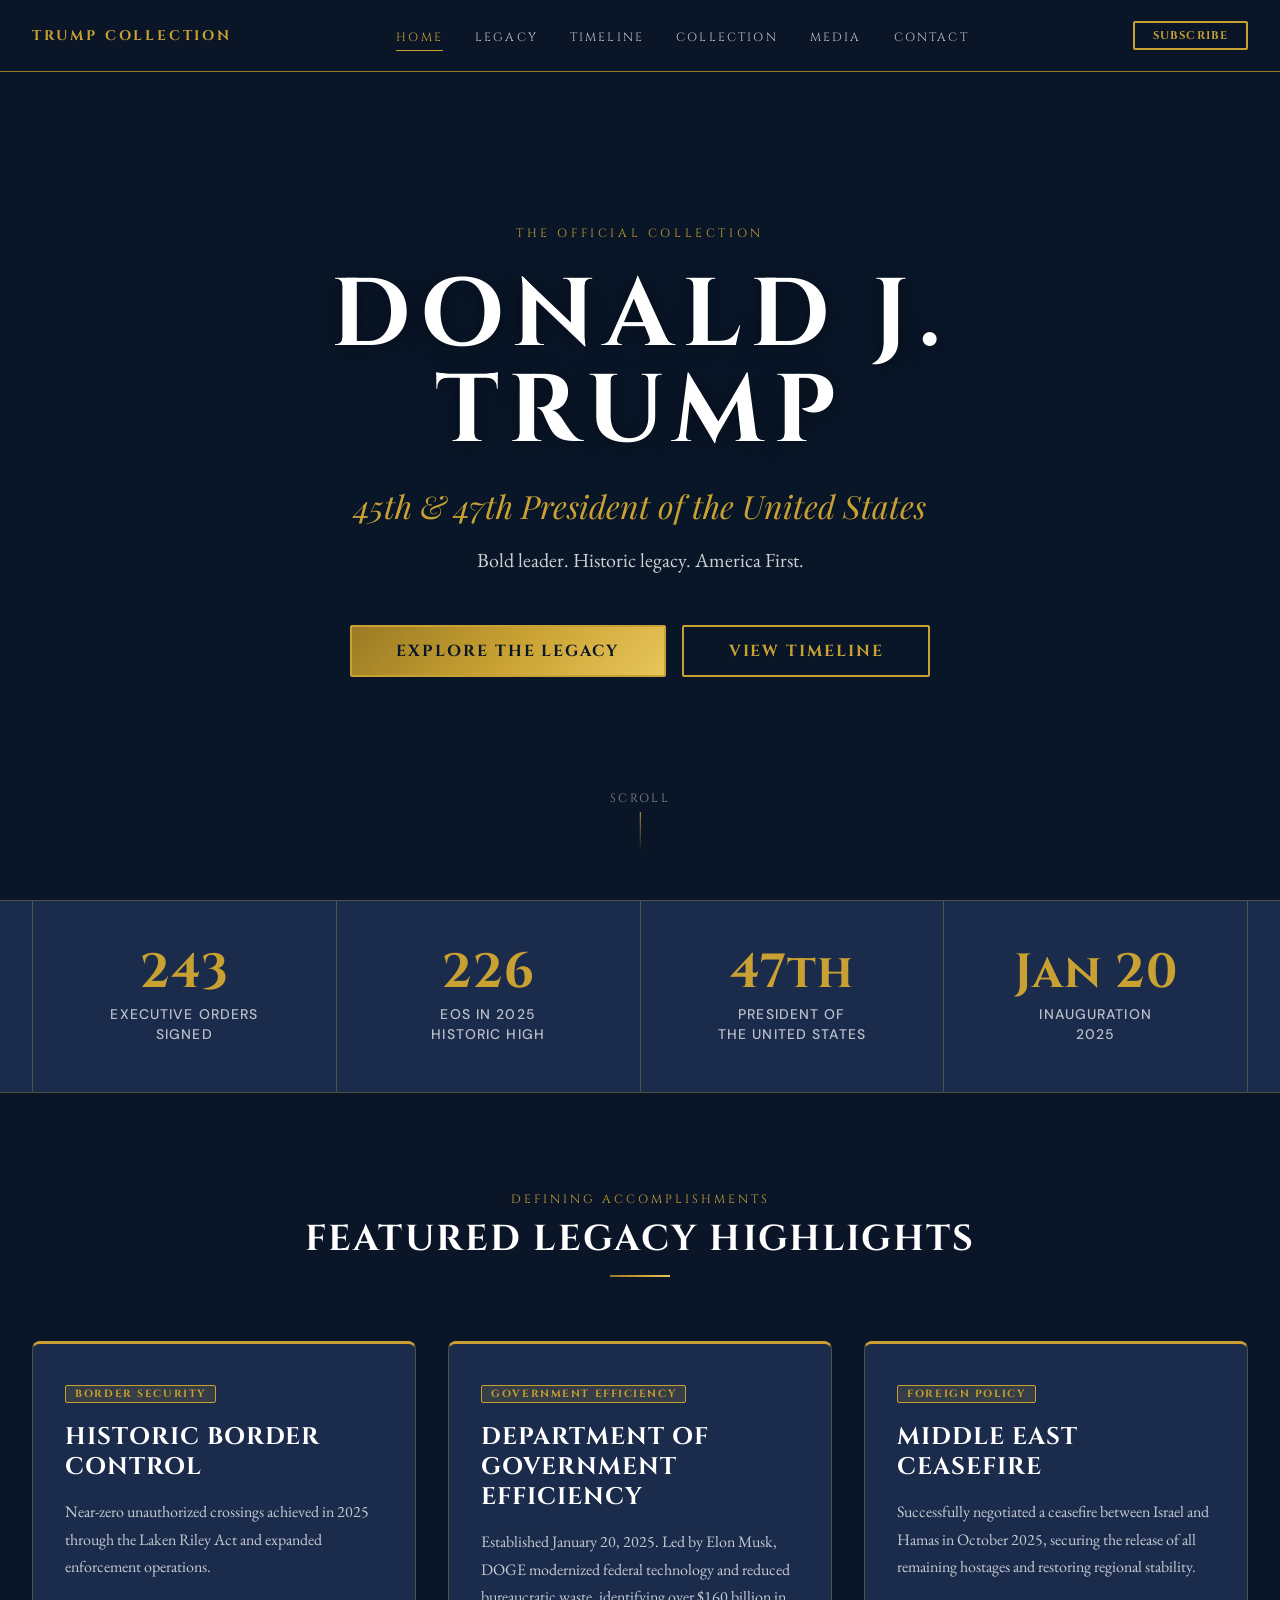
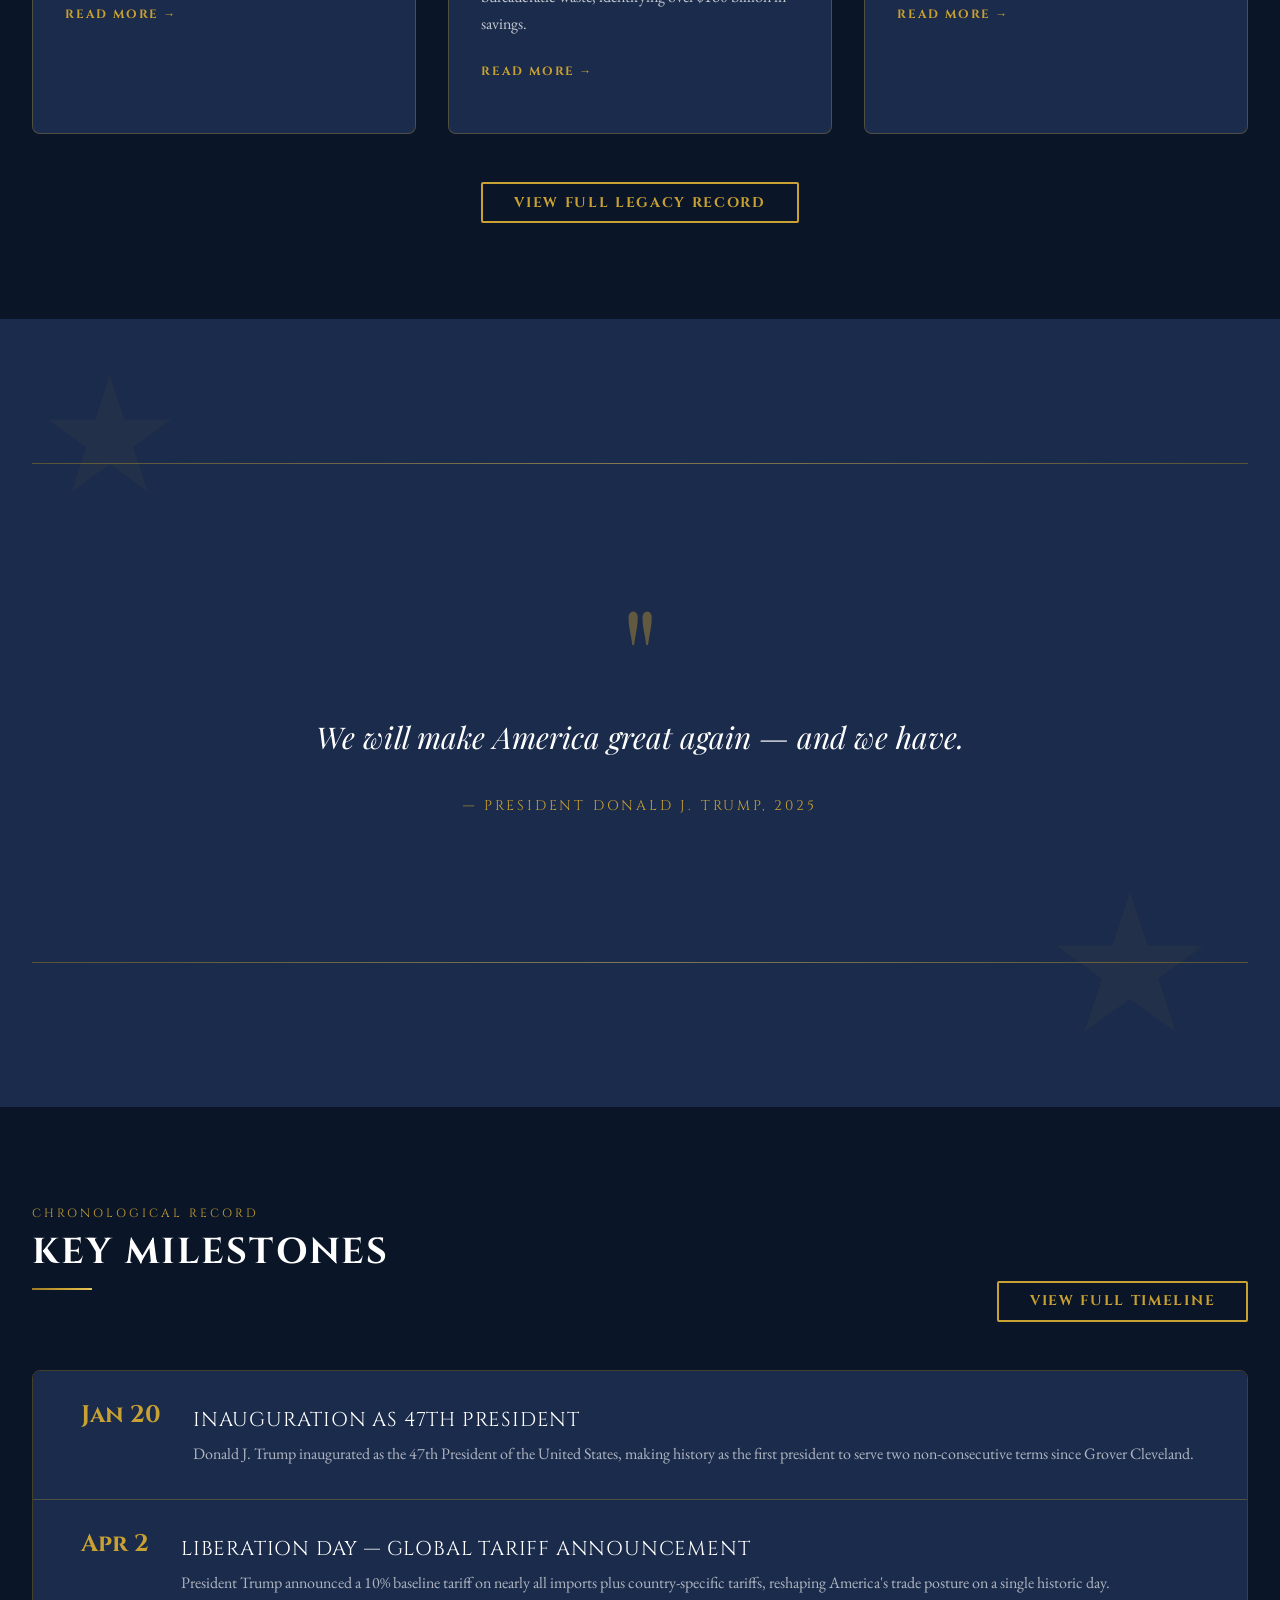
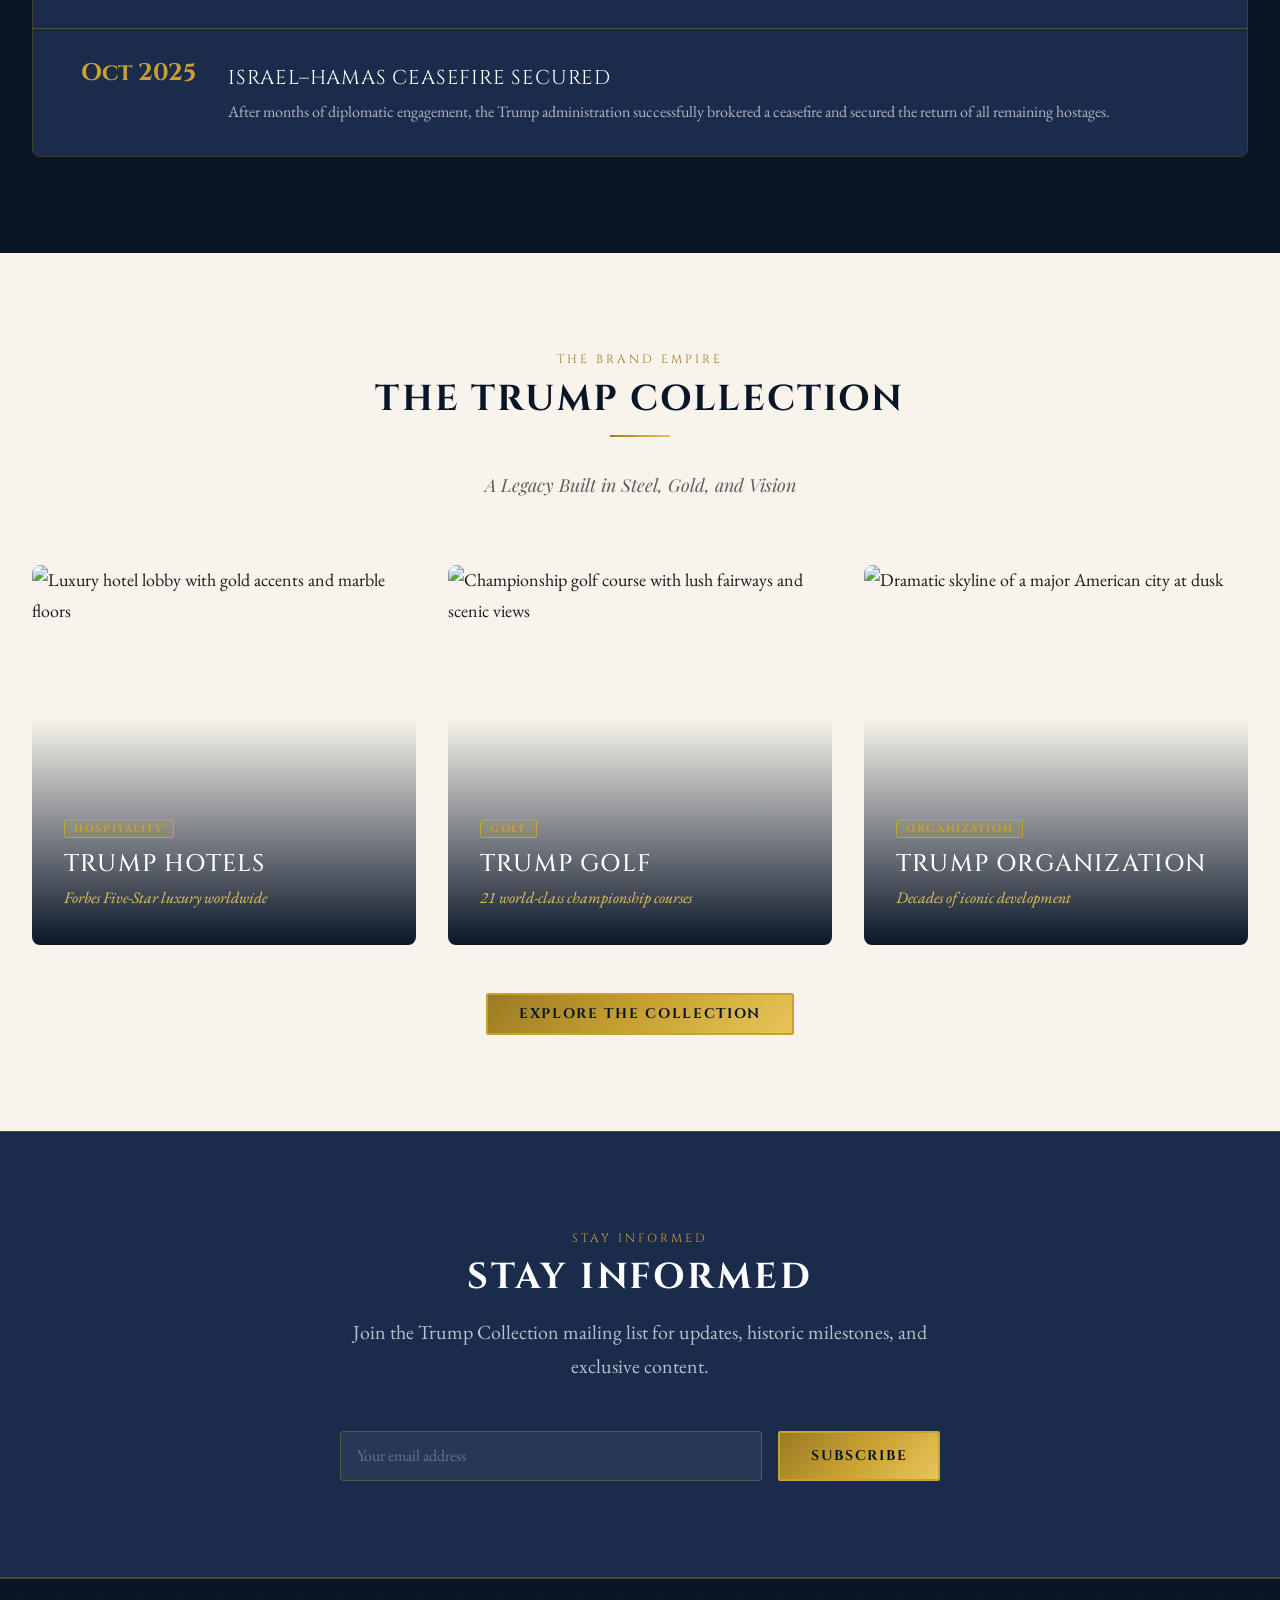
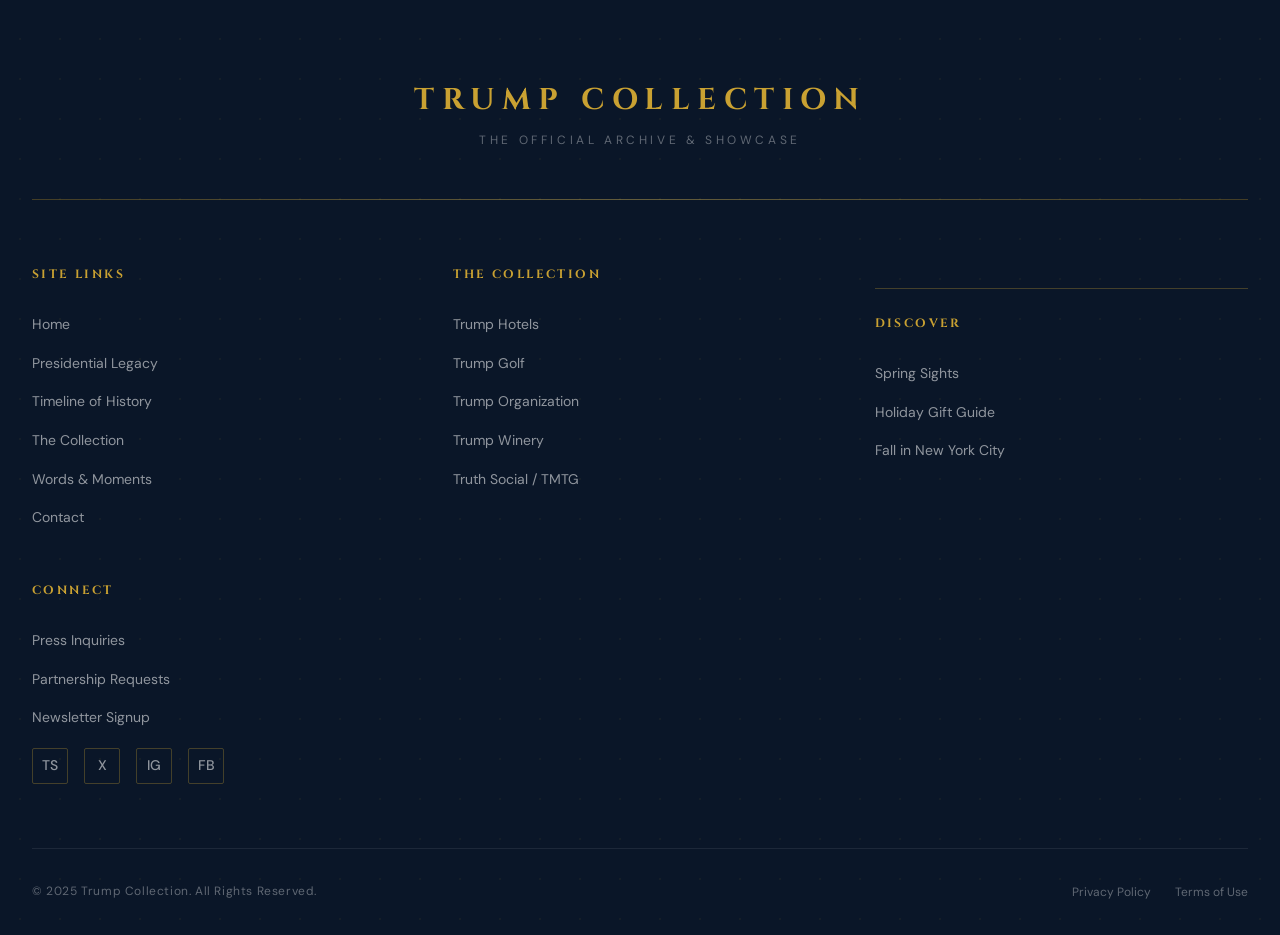
==== commit b16a885b: "Add clean URLs, 3 campaign pages, Vercel config - Restructure pages/ to root-level directories for c" ====
--- a/index.html
+++ b/index.html
@@ -25,18 +25,18 @@
      ════════════════════════════════════════════════════════════ -->
 <nav class="nav" role="navigation" aria-label="Main navigation">
   <div class="nav-inner">
-    <a href="index.html" class="nav-wordmark" aria-label="Trump Collection — Home">TRUMP COLLECTION</a>
+    <a href="/" class="nav-wordmark" aria-label="Trump Collection — Home">TRUMP COLLECTION</a>
 
     <ul class="nav-links" role="list">
-      <li><a href="index.html"              class="nav-link">Home</a></li>
-      <li><a href="pages/legacy.html"       class="nav-link">Legacy</a></li>
-      <li><a href="pages/timeline.html"     class="nav-link">Timeline</a></li>
-      <li><a href="pages/collection.html"   class="nav-link">Collection</a></li>
-      <li><a href="pages/media.html"        class="nav-link">Media</a></li>
-      <li><a href="pages/contact.html"      class="nav-link">Contact</a></li>
+      <li><a href="/"              class="nav-link">Home</a></li>
+      <li><a href="/legacy"       class="nav-link">Legacy</a></li>
+      <li><a href="/timeline"     class="nav-link">Timeline</a></li>
+      <li><a href="/collection"   class="nav-link">Collection</a></li>
+      <li><a href="/media"        class="nav-link">Media</a></li>
+      <li><a href="/contact"      class="nav-link">Contact</a></li>
     </ul>
 
-    <a href="pages/contact.html" class="btn btn-outline btn-sm nav-cta">Subscribe</a>
+    <a href="/contact" class="btn btn-outline btn-sm nav-cta">Subscribe</a>
 
     <button class="nav-hamburger" aria-label="Open menu" aria-expanded="false" aria-controls="mobile-menu">
       <span class="bar"></span>
@@ -50,15 +50,15 @@
 <div class="nav-mobile-overlay" id="mobile-menu" role="dialog" aria-label="Mobile navigation">
   <nav>
     <ul style="display:flex;flex-direction:column;align-items:center;gap:2rem;list-style:none;" role="list">
-      <li><a href="index.html"            class="mobile-nav-link">Home</a></li>
-      <li><a href="pages/legacy.html"     class="mobile-nav-link">Legacy</a></li>
-      <li><a href="pages/timeline.html"   class="mobile-nav-link">Timeline</a></li>
-      <li><a href="pages/collection.html" class="mobile-nav-link">Collection</a></li>
-      <li><a href="pages/media.html"      class="mobile-nav-link">Media</a></li>
-      <li><a href="pages/contact.html"    class="mobile-nav-link">Contact</a></li>
+      <li><a href="/"            class="mobile-nav-link">Home</a></li>
+      <li><a href="/legacy"     class="mobile-nav-link">Legacy</a></li>
+      <li><a href="/timeline"   class="mobile-nav-link">Timeline</a></li>
+      <li><a href="/collection" class="mobile-nav-link">Collection</a></li>
+      <li><a href="/media"      class="mobile-nav-link">Media</a></li>
+      <li><a href="/contact"    class="mobile-nav-link">Contact</a></li>
     </ul>
     <div class="mobile-subscribe" style="margin-top:2.5rem;text-align:center;">
-      <a href="pages/contact.html" class="btn btn-outline">Subscribe</a>
+      <a href="/contact" class="btn btn-outline">Subscribe</a>
     </div>
   </nav>
 </div>
@@ -95,8 +95,8 @@
     <p class="hero-subtitle">45th &amp; 47th President of the United States</p>
     <p class="hero-description">Bold leader. Historic legacy. America First.</p>
     <div class="hero-cta-group">
-      <a href="pages/legacy.html" class="btn btn-primary btn-lg">Explore the Legacy</a>
-      <a href="pages/timeline.html" class="btn btn-outline btn-lg">View Timeline</a>
+      <a href="/legacy" class="btn btn-primary btn-lg">Explore the Legacy</a>
+      <a href="/timeline" class="btn btn-outline btn-lg">View Timeline</a>
     </div>
   </div>
 
@@ -151,7 +151,7 @@
           </div>
           <h3 class="card-title">Historic Border Control</h3>
           <p class="card-text">Near-zero unauthorized crossings achieved in 2025 through the Laken Riley Act and expanded enforcement operations.</p>
-          <a href="pages/legacy.html#border" class="card-link">Read More</a>
+          <a href="/legacy#border" class="card-link">Read More</a>
         </div>
       </article>
 
@@ -163,7 +163,7 @@
           </div>
           <h3 class="card-title">Department of Government Efficiency</h3>
           <p class="card-text">Established January 20, 2025. Led by Elon Musk, DOGE modernized federal technology and reduced bureaucratic waste, identifying over $160 billion in savings.</p>
-          <a href="pages/legacy.html#doge" class="card-link">Read More</a>
+          <a href="/legacy#doge" class="card-link">Read More</a>
         </div>
       </article>
 
@@ -175,13 +175,13 @@
           </div>
           <h3 class="card-title">Middle East Ceasefire</h3>
           <p class="card-text">Successfully negotiated a ceasefire between Israel and Hamas in October 2025, securing the release of all remaining hostages and restoring regional stability.</p>
-          <a href="pages/legacy.html#foreign" class="card-link">Read More</a>
+          <a href="/legacy#foreign" class="card-link">Read More</a>
         </div>
       </article>
     </div>
 
     <div class="text-center" style="margin-top:3rem;">
-      <a href="pages/legacy.html" class="btn btn-outline">View Full Legacy Record</a>
+      <a href="/legacy" class="btn btn-outline">View Full Legacy Record</a>
     </div>
   </div>
 </section>
@@ -213,7 +213,7 @@
         <span class="section-eyebrow">Chronological Record</span>
         <h2 class="section-title" id="timeline-preview-heading">Key Milestones</h2>
       </div>
-      <a href="pages/timeline.html" class="btn btn-outline">View Full Timeline</a>
+      <a href="/timeline" class="btn btn-outline">View Full Timeline</a>
     </div>
 
     <div class="timeline-preview-list reveal">
@@ -289,7 +289,7 @@
     </div>
 
     <div class="text-center" style="margin-top:3rem;">
-      <a href="pages/collection.html" class="btn btn-primary">Explore the Collection</a>
+      <a href="/collection" class="btn btn-primary">Explore the Collection</a>
     </div>
   </div>
 </section>
@@ -334,32 +334,40 @@
       <div class="footer-col">
         <div class="footer-col-title">Site Links</div>
         <ul role="list">
-          <li><a href="index.html">Home</a></li>
-          <li><a href="pages/legacy.html">Presidential Legacy</a></li>
-          <li><a href="pages/timeline.html">Timeline of History</a></li>
-          <li><a href="pages/collection.html">The Collection</a></li>
-          <li><a href="pages/media.html">Words &amp; Moments</a></li>
-          <li><a href="pages/contact.html">Contact</a></li>
+          <li><a href="/">Home</a></li>
+          <li><a href="/legacy">Presidential Legacy</a></li>
+          <li><a href="/timeline">Timeline of History</a></li>
+          <li><a href="/collection">The Collection</a></li>
+          <li><a href="/media">Words &amp; Moments</a></li>
+          <li><a href="/contact">Contact</a></li>
         </ul>
       </div>
 
       <div class="footer-col">
         <div class="footer-col-title">The Collection</div>
         <ul role="list">
-          <li><a href="pages/collection.html#hotels">Trump Hotels</a></li>
-          <li><a href="pages/collection.html#golf">Trump Golf</a></li>
-          <li><a href="pages/collection.html#organization">Trump Organization</a></li>
-          <li><a href="pages/collection.html#winery">Trump Winery</a></li>
-          <li><a href="pages/collection.html#tmtg">Truth Social / TMTG</a></li>
+          <li><a href="/collection#hotels">Trump Hotels</a></li>
+          <li><a href="/collection#golf">Trump Golf</a></li>
+          <li><a href="/collection#organization">Trump Organization</a></li>
+          <li><a href="/collection#winery">Trump Winery</a></li>
+          <li><a href="/collection#tmtg">Truth Social / TMTG</a></li>
+        </ul>
+      </div>
+      <div class="footer-col" style="border-top:1px solid var(--color-border);padding-top:var(--space-lg);margin-top:var(--space-lg);">
+        <div class="footer-col-title">Discover</div>
+        <ul role="list">
+          <li><a href="/springsights">Spring Sights</a></li>
+          <li><a href="/giftguide">Holiday Gift Guide</a></li>
+          <li><a href="/fallinnyc">Fall in New York City</a></li>
         </ul>
       </div>
 
       <div class="footer-col">
         <div class="footer-col-title">Connect</div>
         <ul role="list">
-          <li><a href="pages/contact.html">Press Inquiries</a></li>
-          <li><a href="pages/contact.html">Partnership Requests</a></li>
-          <li><a href="pages/contact.html">Newsletter Signup</a></li>
+          <li><a href="/contact">Press Inquiries</a></li>
+          <li><a href="/contact">Partnership Requests</a></li>
+          <li><a href="/contact">Newsletter Signup</a></li>
         </ul>
         <div class="social-links" style="margin-top:1rem;">
           <a href="#" class="social-link" aria-label="Truth Social">TS</a>
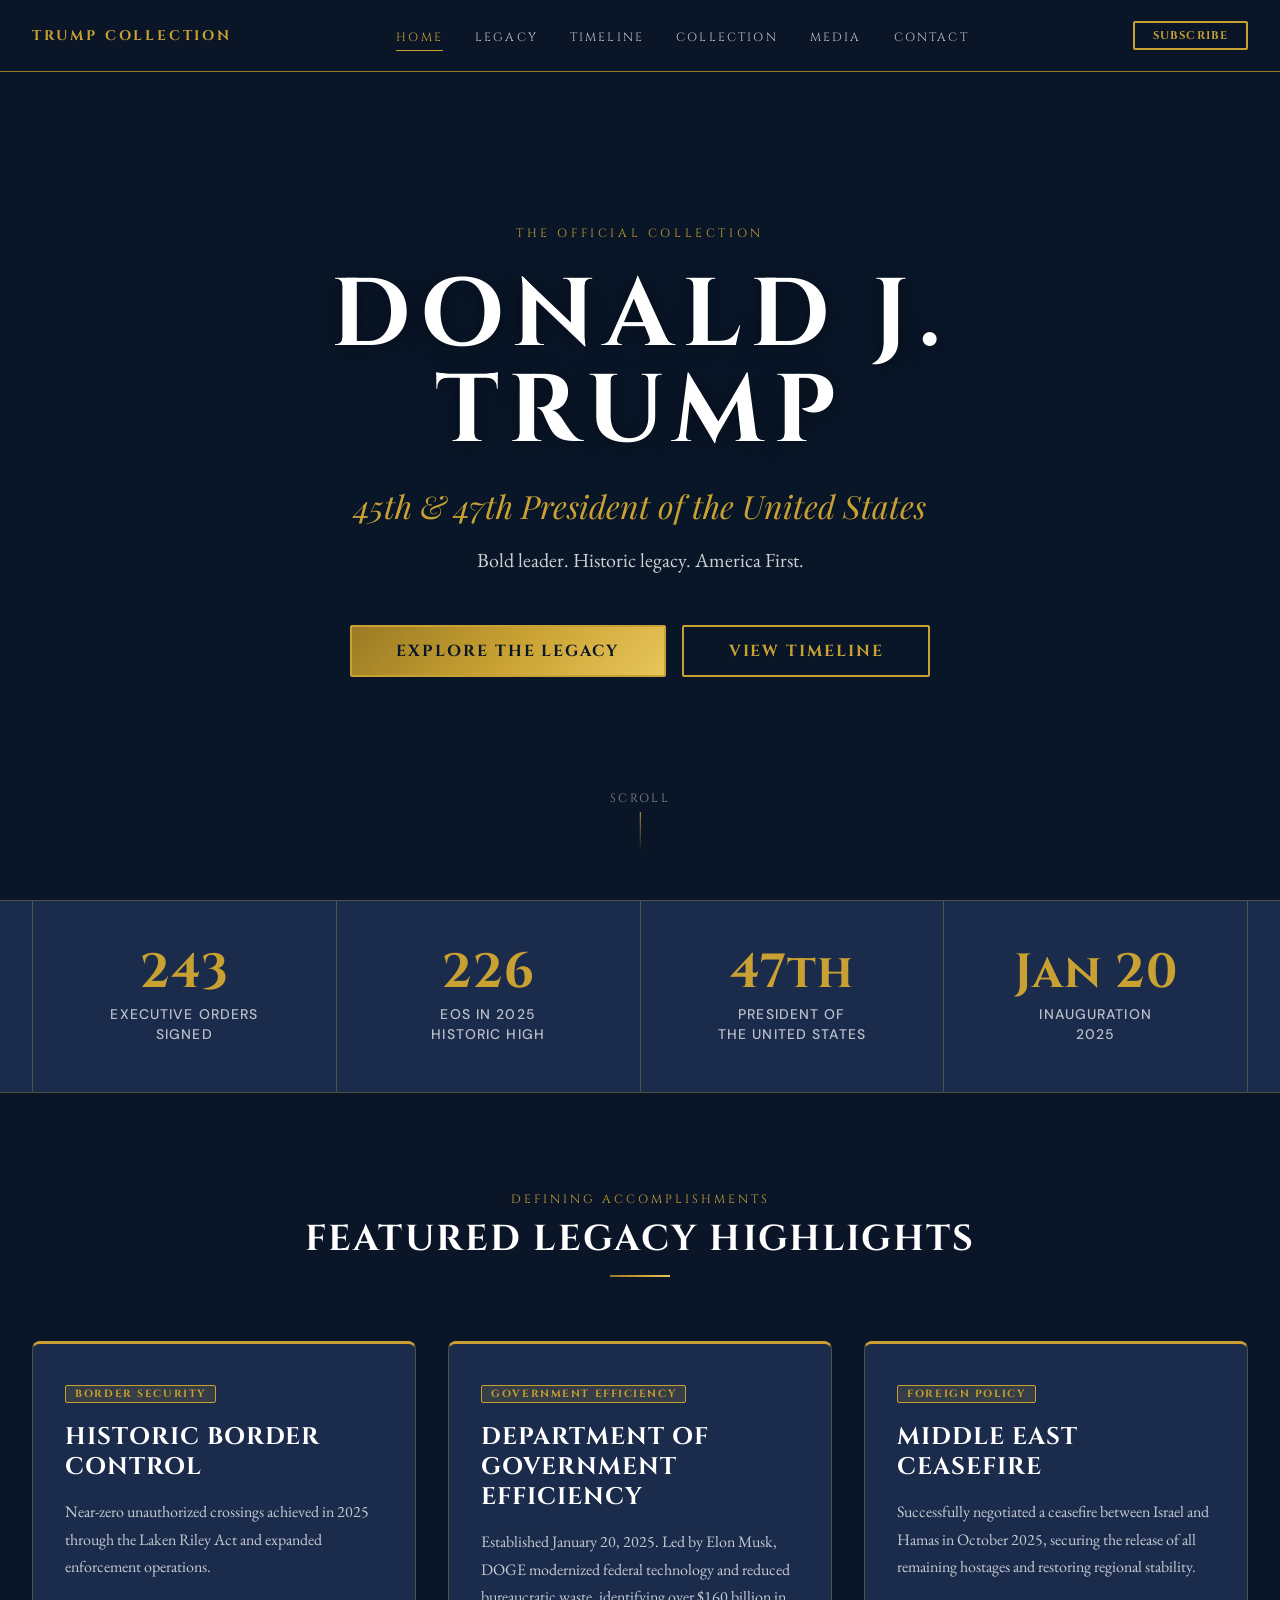
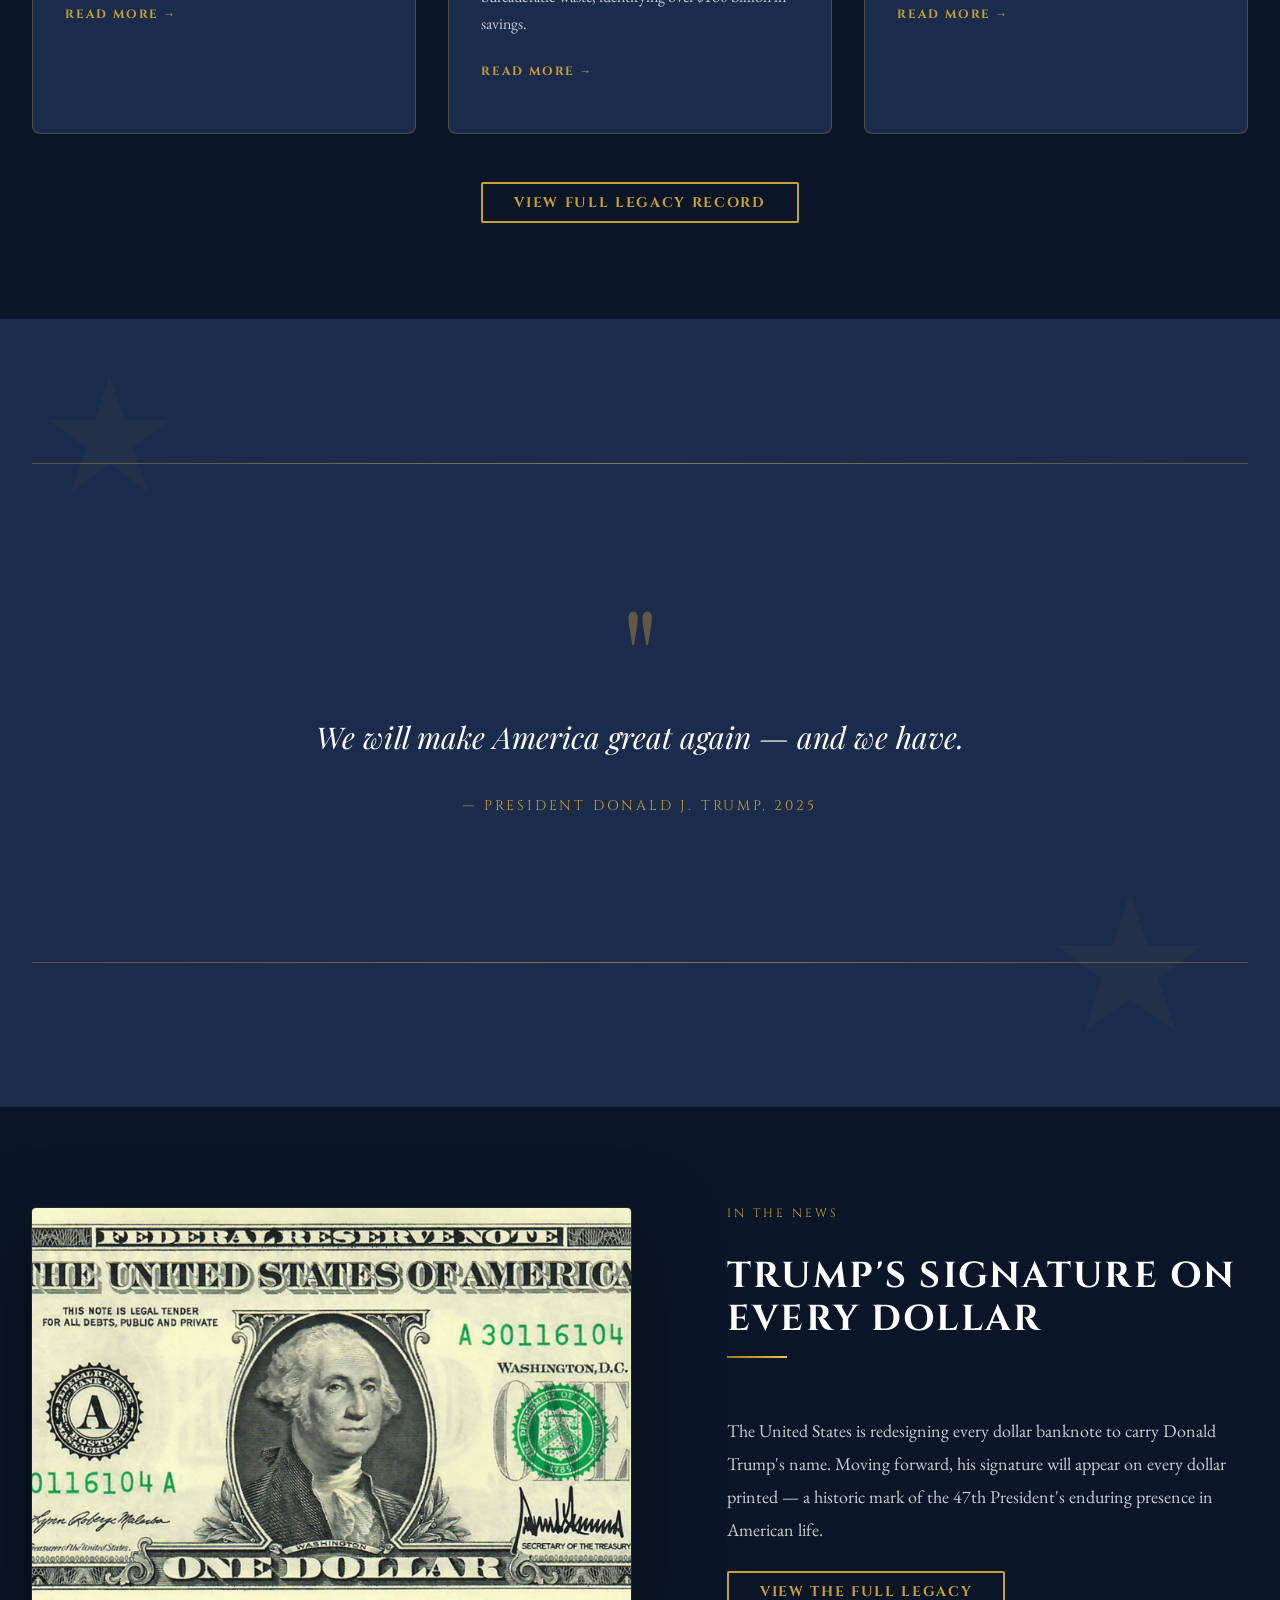
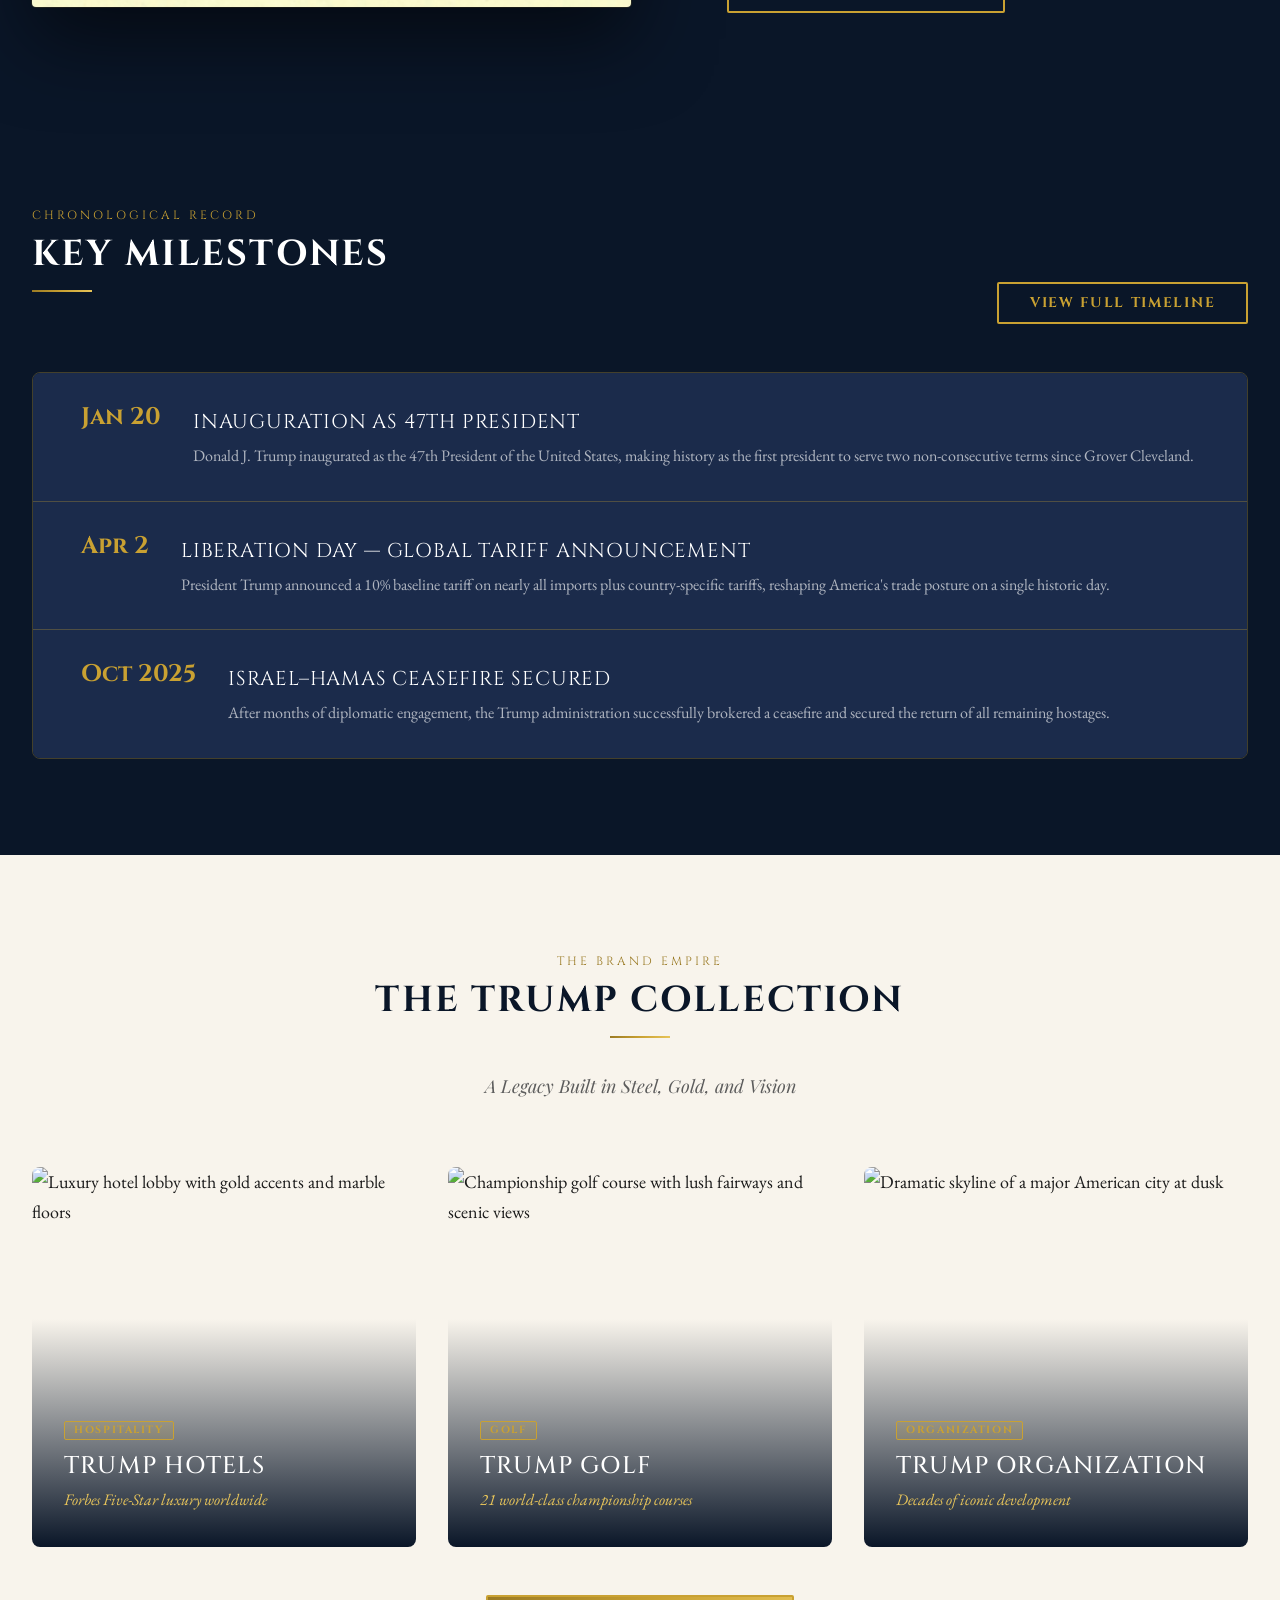
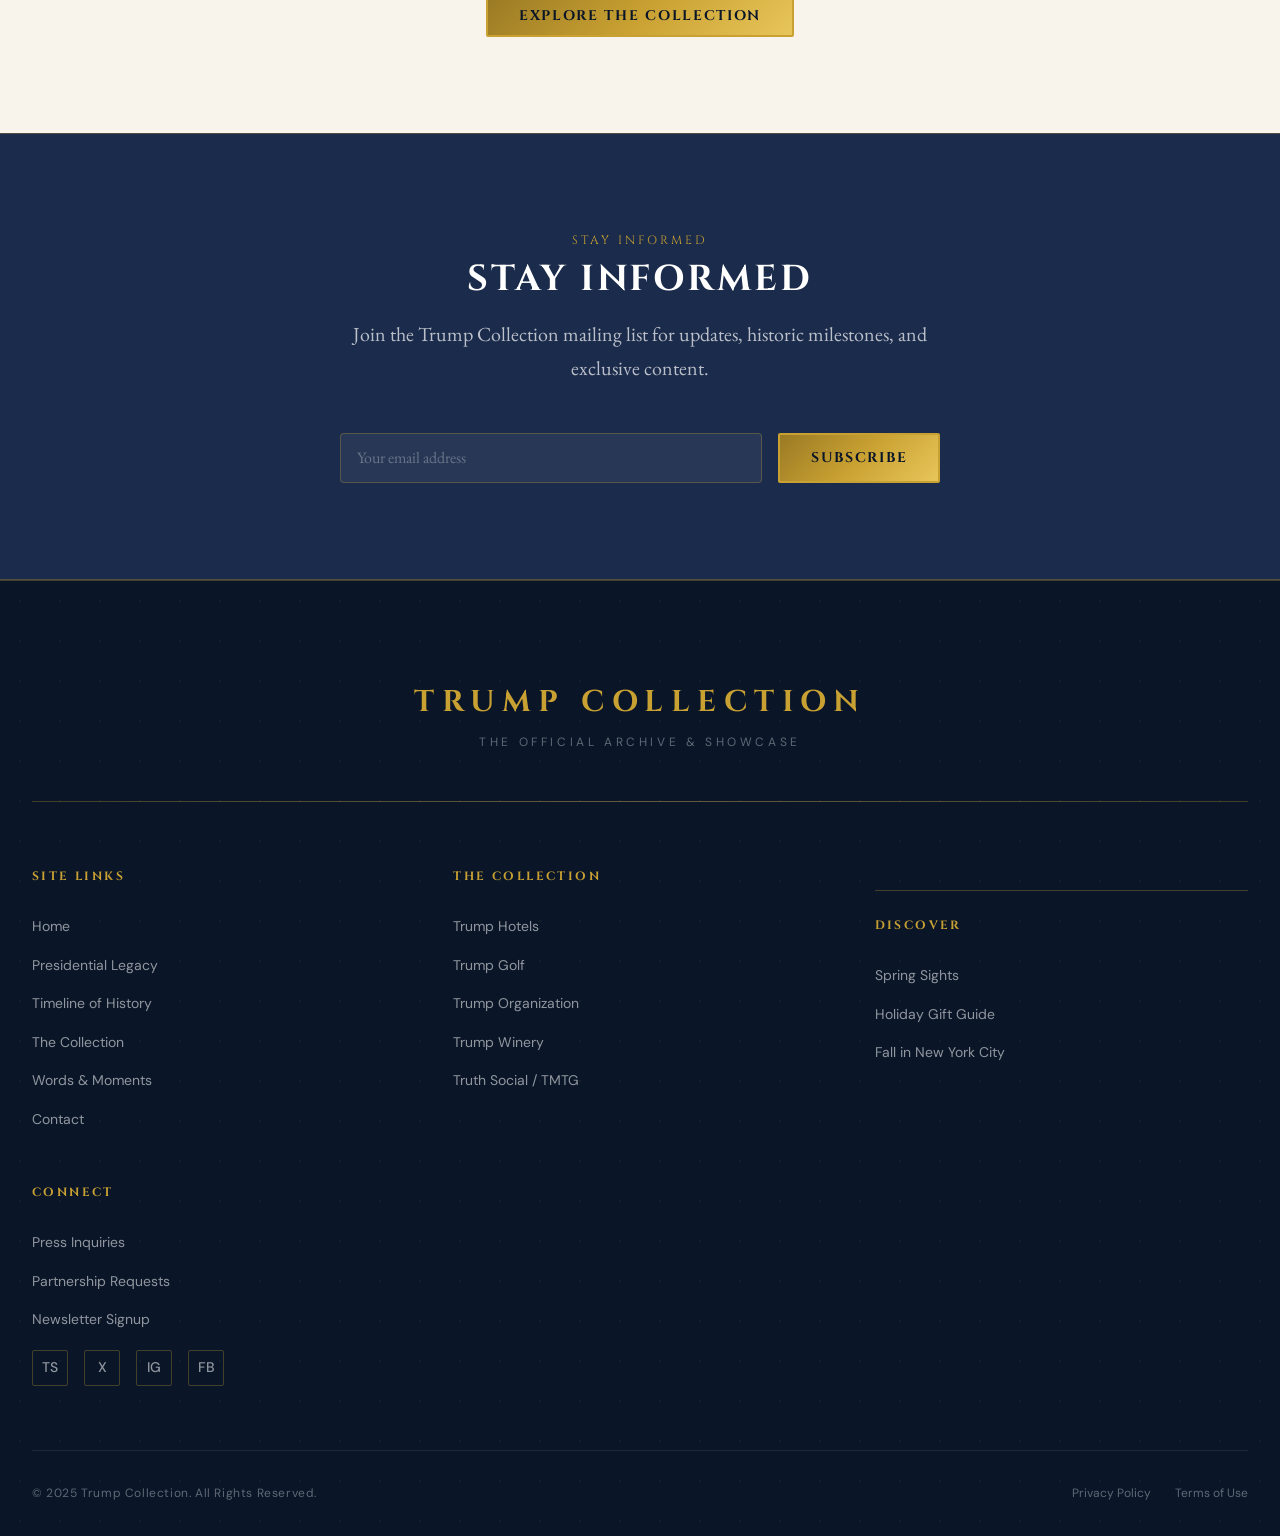
==== commit 36f8387e: "Add Trump Dollar announcement section to home page Co-Authored-By: Claude Sonnet 4.6 <noreply@anthro" ====
--- a/index.html
+++ b/index.html
@@ -4,6 +4,8 @@
   <meta charset="UTF-8" />
   <meta name="viewport" content="width=device-width, initial-scale=1.0" />
   <meta name="description" content="Trump Collection — Official archive and showcase documenting President Donald J. Trump's legacy, accomplishments, and the Trump brand." />
+  <link rel="icon" href="/favicon.svg" type="image/svg+xml" />
+  <link rel="shortcut icon" href="/favicon.svg" />
   <title>Trump Collection — Donald J. Trump | 45th &amp; 47th President</title>
 
   <!-- Google Fonts -->
@@ -200,6 +202,27 @@
       <p class="quote-attribution">— President Donald J. Trump, 2025</p>
     </div>
     <span class="gold-rule" aria-hidden="true"></span>
+  </div>
+</section>
+
+<!-- ════════════════════════════════════════════════════════════
+     IN THE NEWS — TRUMP DOLLAR
+     ════════════════════════════════════════════════════════════ -->
+<section class="section section-dark" aria-labelledby="news-feature-heading">
+  <div class="container">
+    <div class="news-feature-inner reveal">
+      <div class="news-feature-image">
+        <img src="/assets/trump-dollar.png" alt="Redesigned U.S. dollar bill bearing President Trump's signature" />
+      </div>
+      <div class="news-feature-content">
+        <span class="section-eyebrow">In the News</span>
+        <h2 class="section-title" id="news-feature-heading">Trump's Signature on Every Dollar</h2>
+        <p class="news-feature-body">The United States is redesigning every dollar banknote to carry Donald Trump's name. Moving forward, his signature will appear on every dollar printed — a historic mark of the 47th President's enduring presence in American life.</p>
+        <div>
+          <a href="/legacy" class="btn btn-outline">View the Full Legacy</a>
+        </div>
+      </div>
+    </div>
   </div>
 </section>
 
@@ -370,10 +393,10 @@
           <li><a href="/contact">Newsletter Signup</a></li>
         </ul>
         <div class="social-links" style="margin-top:1rem;">
-          <a href="#" class="social-link" aria-label="Truth Social">TS</a>
-          <a href="#" class="social-link" aria-label="X / Twitter">X</a>
-          <a href="#" class="social-link" aria-label="Instagram">IG</a>
-          <a href="#" class="social-link" aria-label="Facebook">FB</a>
+          <a href="https://truthsocial.com/@realDonaldTrump" class="social-link" aria-label="Truth Social" target="_blank" rel="noopener noreferrer">TS</a>
+          <a href="https://x.com/Trump" class="social-link" aria-label="X / Twitter" target="_blank" rel="noopener noreferrer">X</a>
+          <a href="https://www.instagram.com/realdonaldtrump/" class="social-link" aria-label="Instagram" target="_blank" rel="noopener noreferrer">IG</a>
+          <a href="https://www.trump.com" class="social-link" aria-label="Official Website" target="_blank" rel="noopener noreferrer">FB</a>
         </div>
       </div>
     </div>
--- a/css/components.css
+++ b/css/components.css
@@ -689,8 +689,9 @@
 }
 
 .category-icon-block .cib-icon {
-  font-size: 2.5rem;
-  line-height: 1;
+  width: 2.5rem;
+  height: 2.5rem;
+  flex-shrink: 0;
 }
 
 .category-icon-block .cib-label {
--- a/css/pages/home.css
+++ b/css/pages/home.css
@@ -192,6 +192,41 @@
 
 .collection-card { min-height: 380px; }
 
+/* ── In the News Feature ─────────────────────────────────────── */
+.news-feature-inner {
+  display: grid;
+  grid-template-columns: 1fr;
+  gap: var(--space-3xl);
+  align-items: center;
+}
+
+@media (min-width: 768px) {
+  .news-feature-inner {
+    grid-template-columns: 1.15fr 1fr;
+    gap: var(--space-4xl);
+  }
+}
+
+.news-feature-image img {
+  width: 100%;
+  display: block;
+  border-radius: var(--radius-md);
+  box-shadow: 0 32px 80px rgba(0,0,0,0.55), 0 0 0 1px rgba(201,161,50,0.18);
+}
+
+.news-feature-content {
+  display: flex;
+  flex-direction: column;
+  gap: var(--space-lg);
+}
+
+.news-feature-body {
+  font-family: var(--font-body);
+  font-size: var(--text-md);
+  color: rgba(255,255,255,0.78);
+  line-height: 1.85;
+}
+
 /* ── Newsletter ──────────────────────────────────────────────── */
 .newsletter-section {
   background: var(--color-navy-mid);
